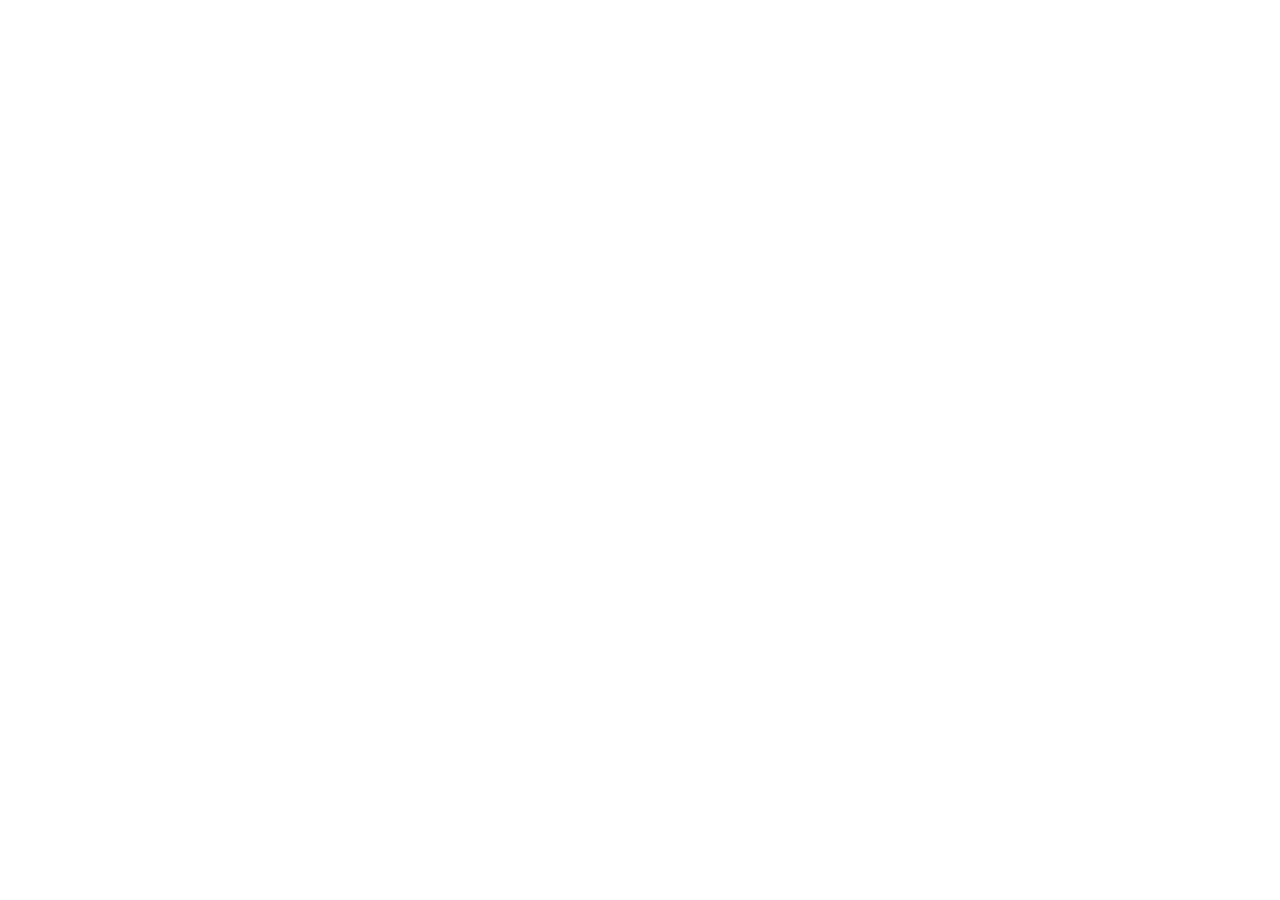
==== index.html @ 1afb5d6c "Premier commit de mes fichiers de code" ====
<!DOCTYPE html>
<html lang="en">
<head>
    <meta charset="UTF-8">
    <meta name="viewport" content="width=device-width, initial-scale=1.0">
    <title>AfriSummit</title>
    <link rel="stylesheet" href="style.css">
</head>
<body>

</body>
</html>
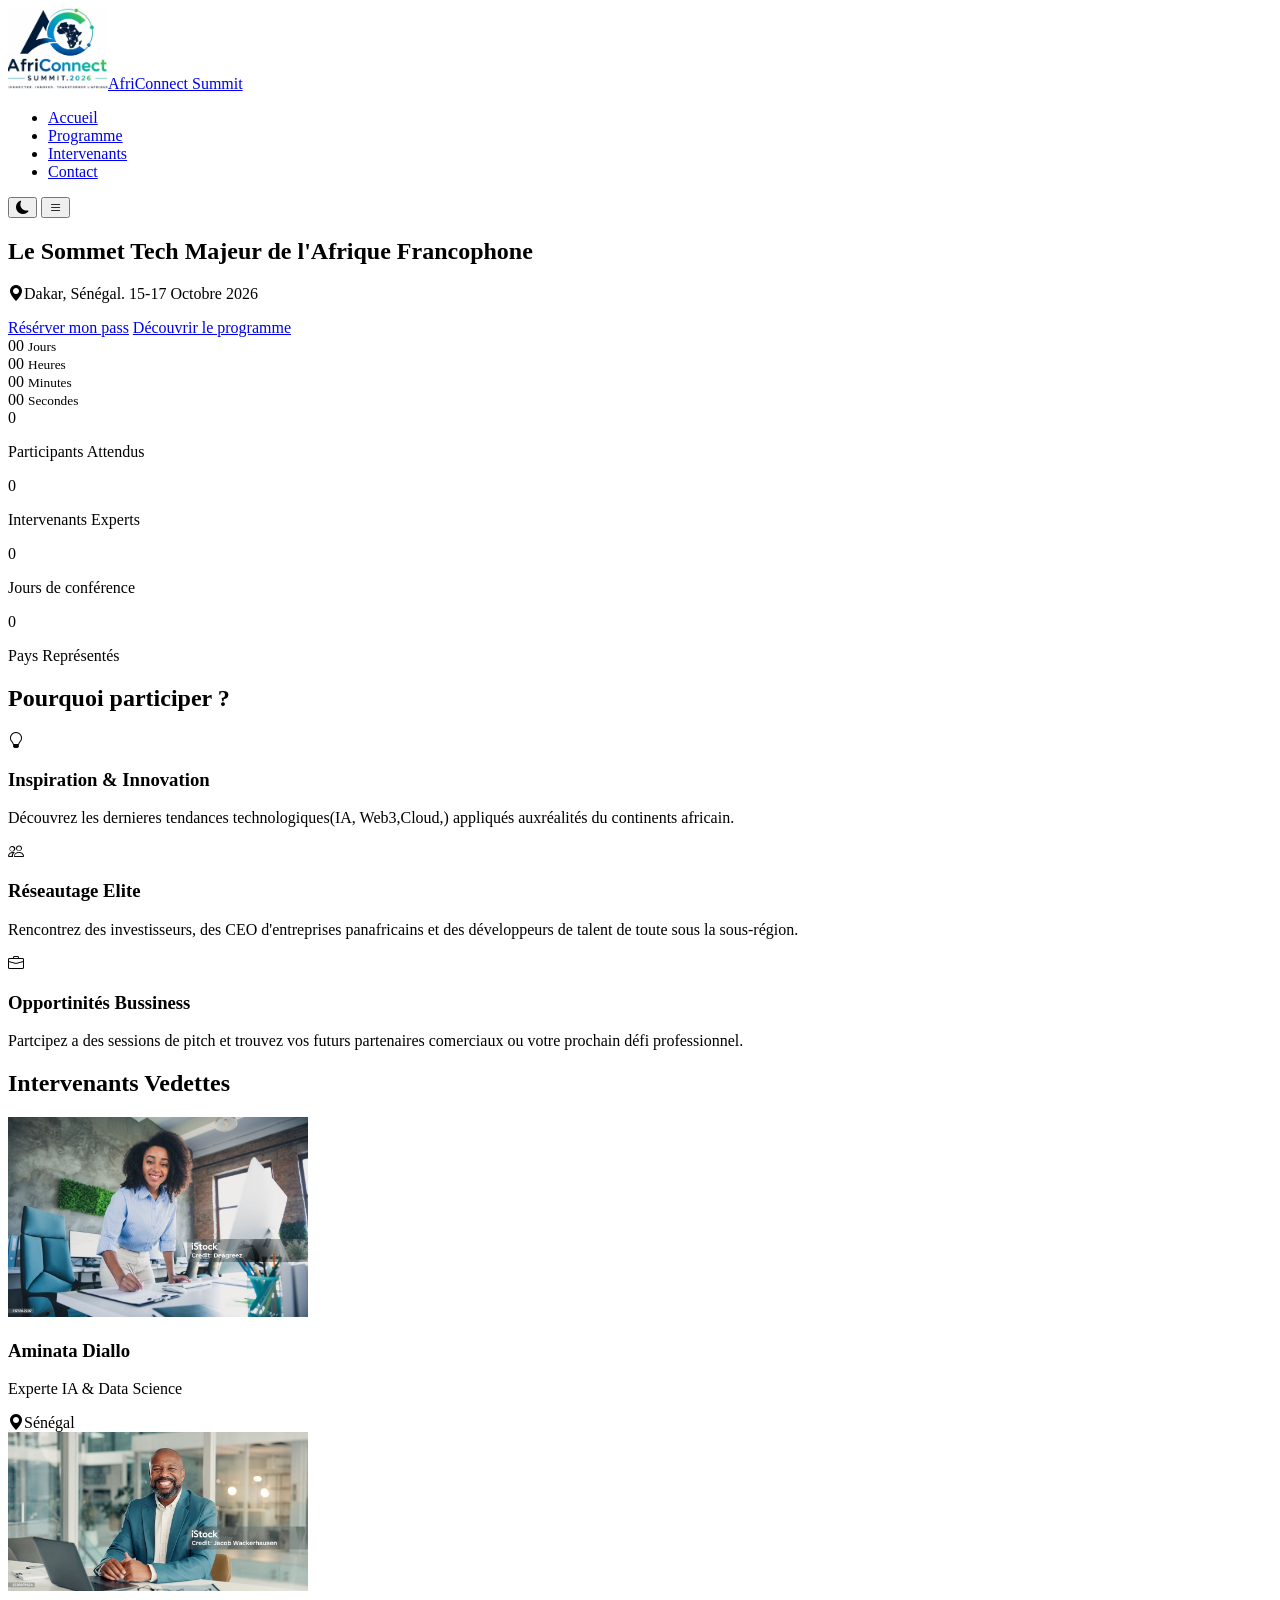
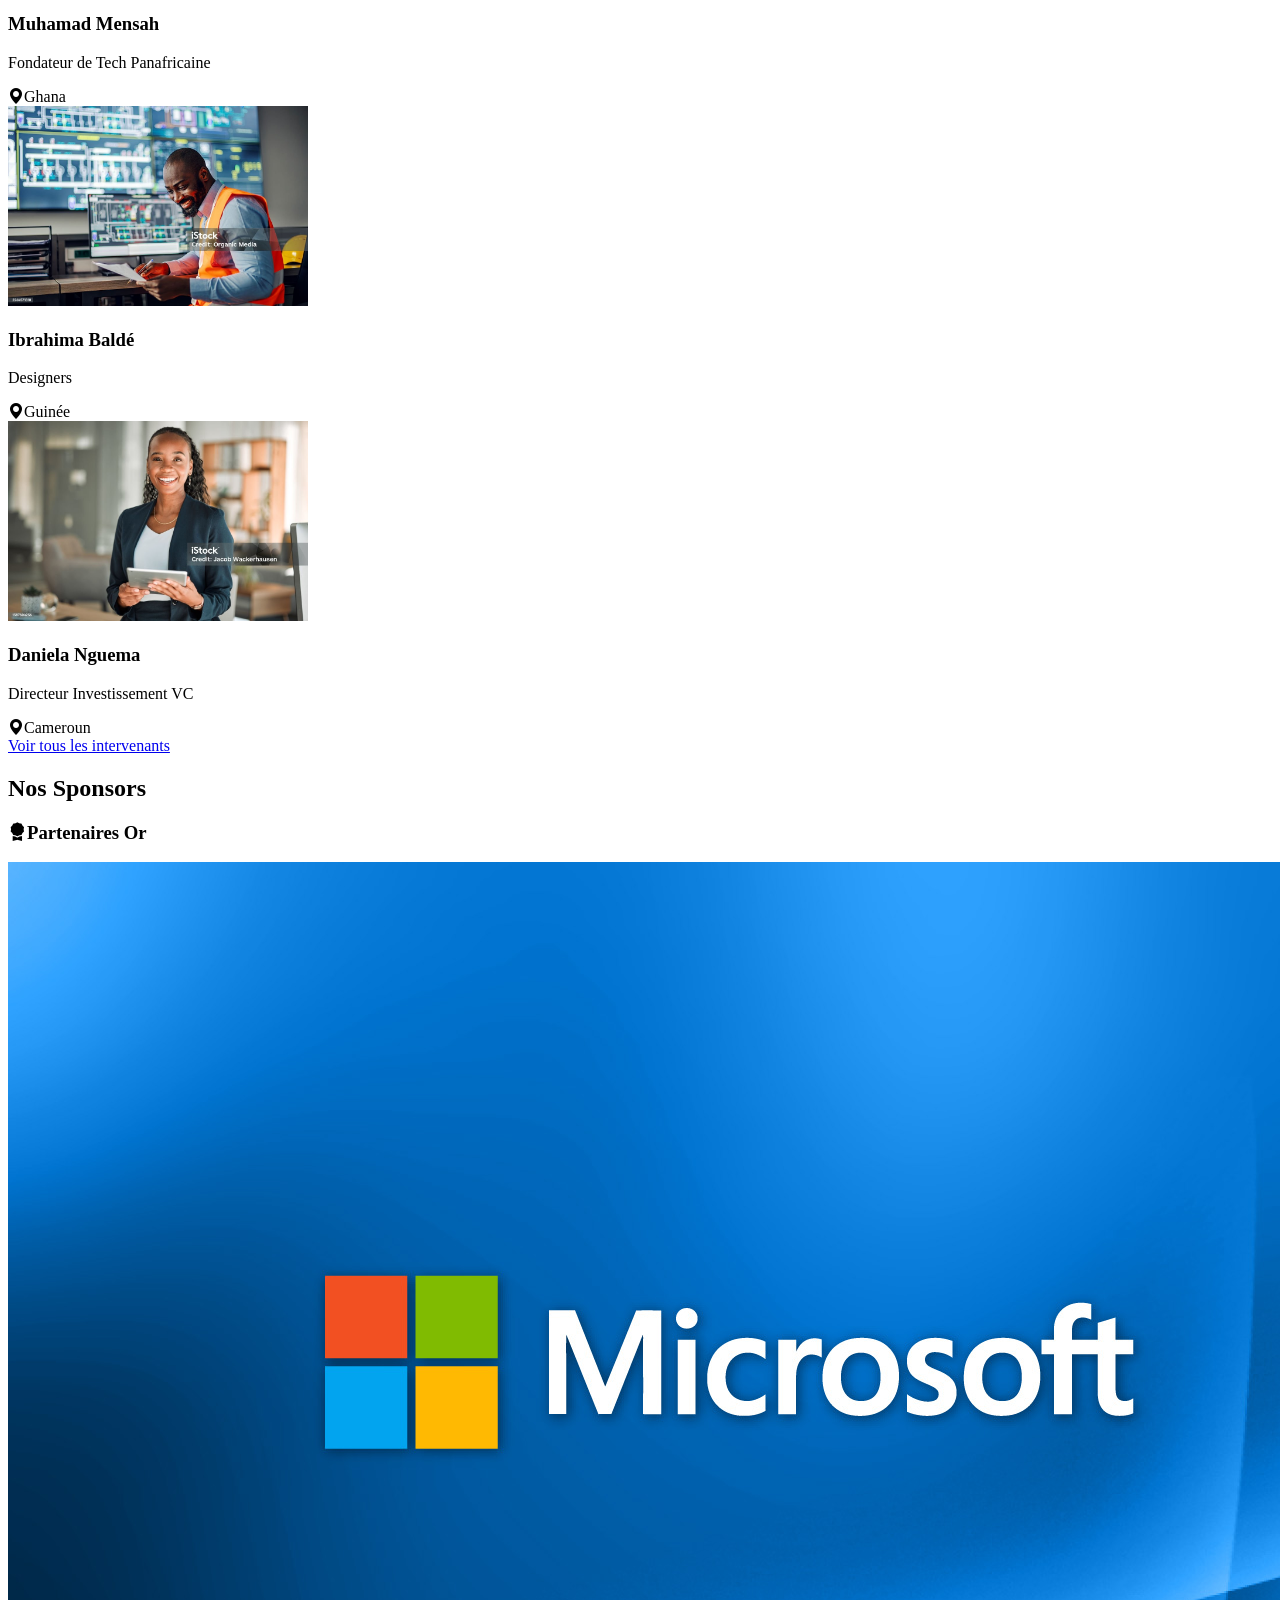
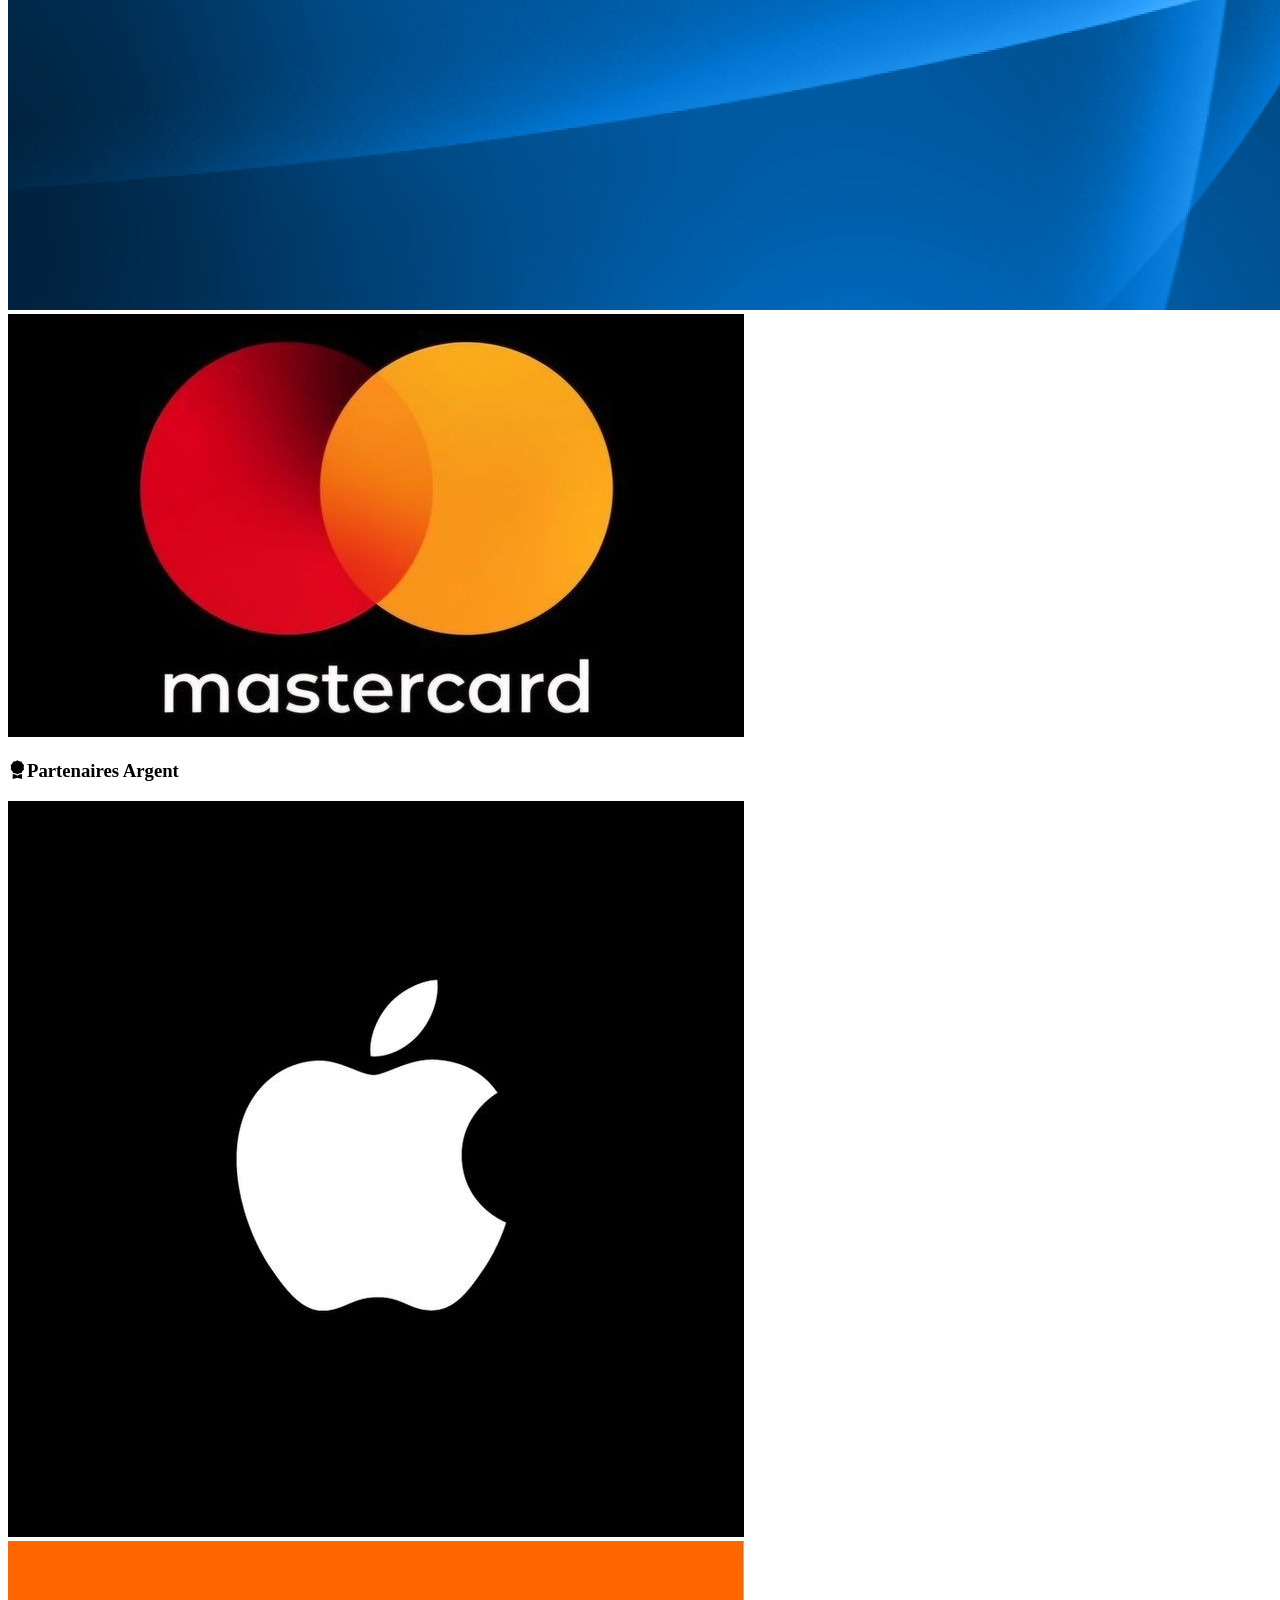
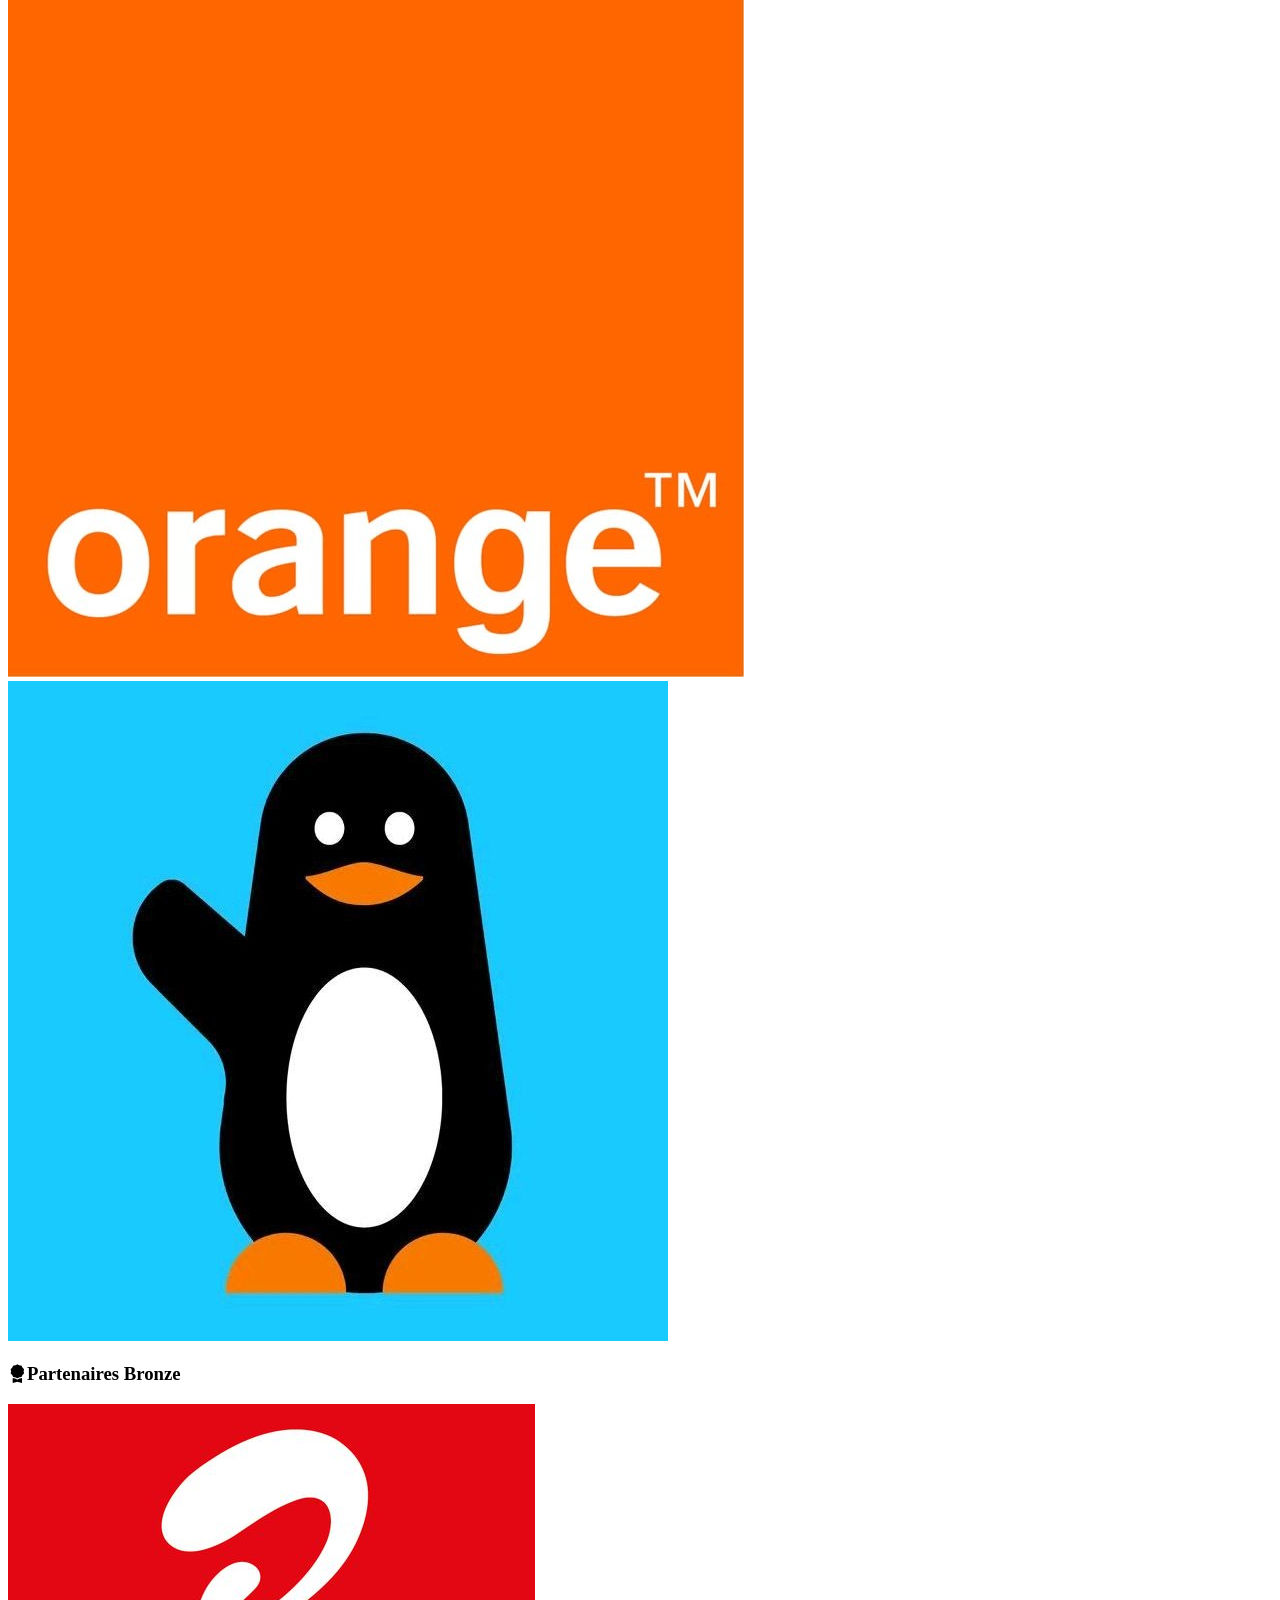
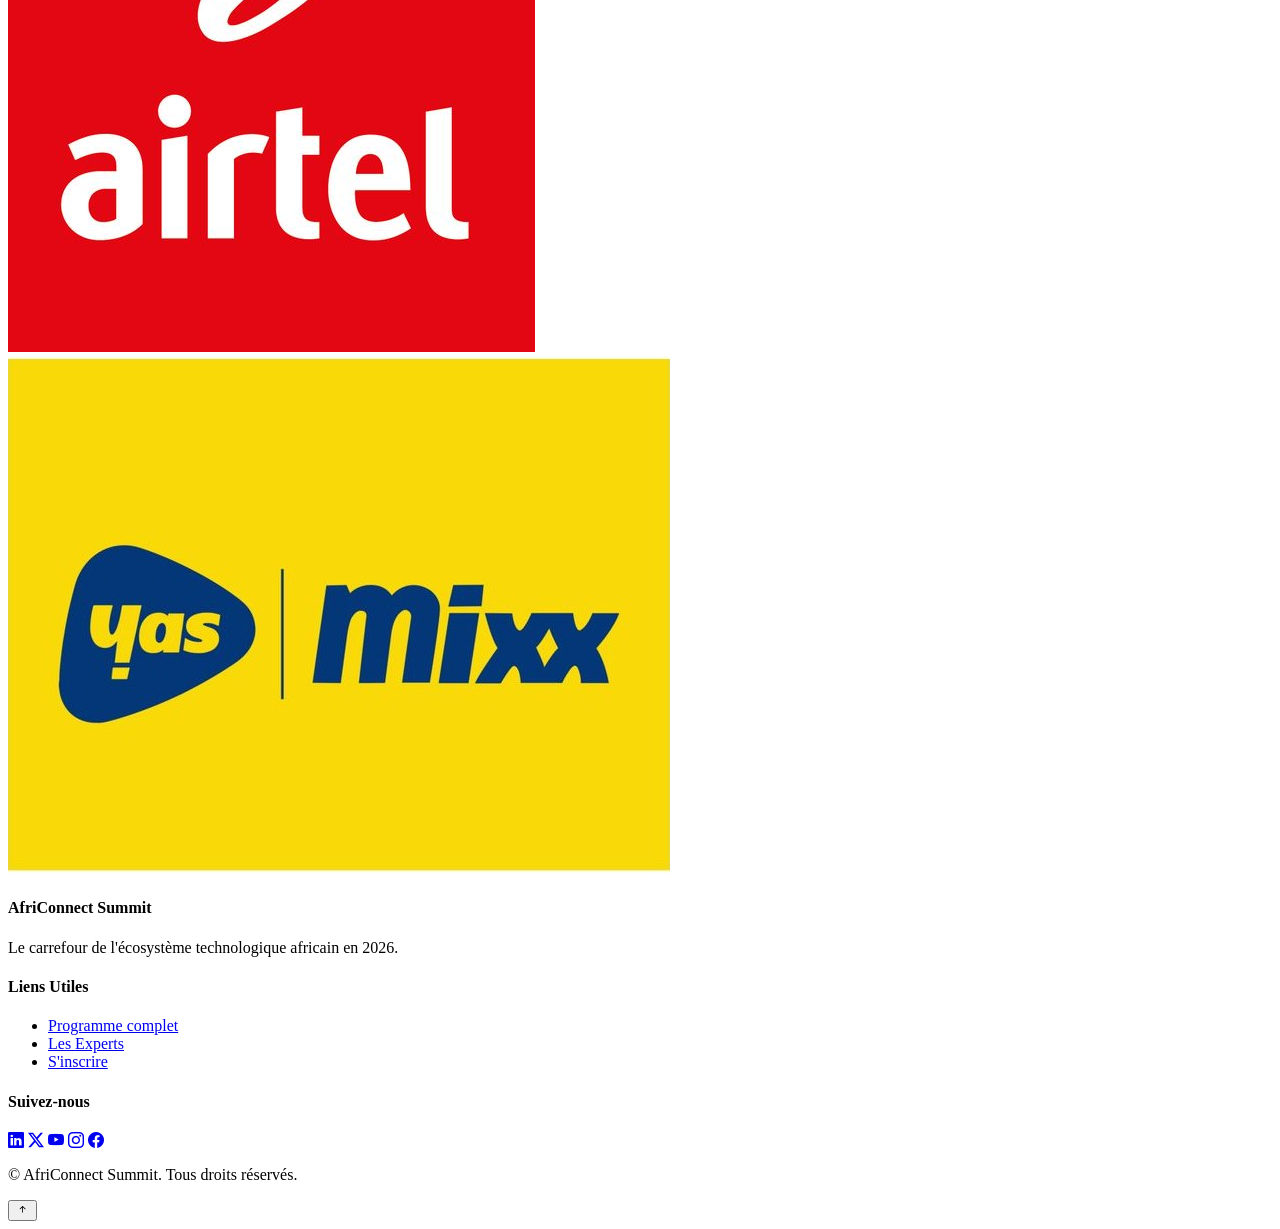
==== commit 2fd5e5c2: "structure HTML de tous les pages" ====
--- a/index.html
+++ b/index.html
@@ -4,9 +4,212 @@
     <meta charset="UTF-8">
     <meta name="viewport" content="width=device-width, initial-scale=1.0">
     <title>AfriSummit</title>
-    <link rel="stylesheet" href="style.css">
+    <link rel="preconnect" href="https://fonts.googleapis.com">
+    <link rel="preconnect" href="https://fonts.gstatic.com" crossorigin>
+    <link href="https://fonts.googleapis.com/css2?family=Inter:wght@400;500;600&family=Space+Grotesk:wght@500;700&display=swap" rel="stylesheet">
+    <link rel="stylesheet" href="https://cdn.jsdelivr.net/npm/bootstrap-icons@1.11.3/font/bootstrap-icons.min.css">
+    <link rel="stylesheet" href="css/style.css">
 </head>
 <body>
-
+    <!-- NAVBAR -->
+    <header class="main-header">
+        <nav class="navbar" aria-label="Navigation principale">
+            <div class="nav-logo">
+                <a href="index.html"><img src="images/logo1.jpeg" alt="AfriConnect Summit 2026" width="100px">AfriConnect Summit</a>
+            </div>
+                <ul class="nav-links" id="navlinks">
+                    <li><a href="index.html" class="active">Accueil</a></li>
+                    <li><a href="programme.html">Programme</a></li>
+                    <li><a href="intervenants.html">Intervenants</a></li>
+                    <li><a href="contact.html">Contact</a></li>
+                </ul>
+                <div class="nav-actions">
+                    <button id="themtoggle" class="btn-theme" aria-label="Changer de theme">
+                        <i class="bi bi-moon-fill"></i>
+                    </button>
+                    <button id="menuHamburger" class="btn-hamburger" aria-label="Ouvrir le menu" aria-expanded="false">
+                        <i class="bi bi-list"></i>
+                    </button>
+                </div>
+        </nav>
+    </header>
+    <!-- SECTION HERO -->
+    <main>
+        <section class="hero-section">
+            <div class="hero-content">
+                <h1 class="fade-in-target">Le Sommet Tech Majeur de l'Afrique Francophone</h1>
+                <p class="hero-subtitle"><i class="bi bi-geo-alt-fill"></i>Dakar, Sénégal. 15-17 Octobre 2026</p>
+                <div class="hero-cta">
+                    <a href="contact.html" class="btn btn-primary">Résérver mon pass</a>
+                    <a href="programme.html" class="btn btn-secondary">Découvrir le programme</a>
+                </div>
+            </div>
+
+            <div class="countdown-container">
+                <div class="countdown-item">
+                    <span id="days">00</span>
+                    <small>Jours</small>
+                </div>
+                <div class="countdown-item">
+                    <span id="hours">00</span>
+                    <small>Heures</small>
+                </div>
+                <div class="countdown-item">
+                    <span id="minutes">00</span>
+                    <small>Minutes</small>
+                </div>
+                <div class="countdown-item">
+                    <span id="secondes">00</span>
+                    <small>Secondes</small>
+                </div>
+            </div>
+        </section>
+<!-- Chiffres Clés -->
+        <section class="stats-section scroll-anim">
+            <div class="stats-grid">
+                <div class="stat-card">
+                    <span class="stat-number" data-target="+1200">0</span>
+                    <P class="stat-label">Participants Attendus</P>
+                </div>
+                <div class="stat-card">
+                    <span class="stat-number" data-target=" 48">0</span>
+                    <P class="stat-label">Intervenants Experts</P>
+                </div>
+                <div class="stat-card">
+                    <span class="stat-number" data-target="3">0</span>
+                    <P class="stat-label">Jours de conférence</P>
+                </div>
+                <div class="stat-card">
+                    <span class="stat-number" data-target="12">0</span>
+                    <P class="stat-label">Pays Représentés</P>
+                </div>
+            </div>
+        </section>
+        <!-- SECTION « POURQUOI PARTICIPER » -->
+         <section class="why-section scroll-anim">
+            <h2 class="section-title">Pourquoi participer ?</h2>
+            <div class="features-flex">
+                <div class="feature-card">
+                    <i class="bi bi-lightbulb"></i>
+                    <h3>Inspiration & Innovation</h3>
+                    <p>Découvrez les dernieres tendances technologiques(IA, Web3,Cloud,) appliqués auxréalités du continents africain. </p>
+                </div>
+                 <div class="feature-card">
+                    <i class="bi bi-people"></i>
+                    <h3>Réseautage Elite</h3>
+                    <p>Rencontrez des investisseurs, des CEO d'entreprises panafricains et des développeurs de talent de toute sous la sous-région. </p>
+                </div>
+                 <div class="feature-card">
+                    <i class="bi bi-briefcase"></i>
+                    <h3>Opportinités Bussiness</h3>
+                    <p>Partcipez a des sessions de pitch et trouvez vos futurs partenaires comerciaux ou votre prochain défi professionnel. </p>
+            </div>
+         </section>
+         <!-- SECTION INTERVENANTS VEDETTES -->
+          <section class="speakers-prewiew-section scroll-anim" col-4>
+            <h2 class="section-title">Intervenants Vedettes</h2>
+            <div class="speakers-grid">
+                <article class="speaker-card">
+                    <div class="speaker-img">
+                        <img src="images/photo1.jpg" alt="photo de Aminata Diallo" width="300px">
+                    </div>
+                    <h3>Aminata Diallo</h3>
+                    <p class="speaker-role">Experte IA & Data Science</p>
+                    <span class="speaker-country"><i class="bi bi-geo-alt-fill"></i>Sénégal</span>
+                </article>
+                <article class="speaker-card">
+                    <div class="speaker-img">
+                        <img src="images/photo2.jpg" alt="Photo de Muhamad Mensah" width="300px">
+                    </div>
+                    <h3>Muhamad Mensah</h3>
+                    <p class="speaker-role">Fondateur de Tech Panafricaine</p>
+                    <span class="speaker-country"><i class="bi bi-geo-alt-fill"></i>Ghana</span>
+                </article>
+                <article class="speaker-card">
+                    <div class="speaker-img">
+                        <img src="images/photo3.jpg" alt="Photo de Ibrahima Baldé" width="300px">
+                    </div>
+                    <h3>Ibrahima Baldé</h3>
+                    <p class="speaker-role">Designers</p>
+                    <span class="speaker-country"><i class="bi bi-geo-alt-fill"></i>Guinée</span>
+                </article>
+                <article class="speaker-card">
+                    <div class="speaker-img">
+                        <img src="images/photo4.jpg" alt="Photo de Daniela Nguema" width="300px">
+                    </div>
+                    <h3>Daniela Nguema</h3>
+                    <p class="speaker-role">Directeur Investissement VC</p>
+                    <span class="speaker-country"><i class="bi bi-geo-alt-fill"></i>Cameroun</span>
+                </article>
+            </div>
+            <div class="center-btn">
+                <a href="intervenants.html" class="btn btn-outline">Voir tous les intervenants</a>
+            </div>
+          </section>
+          <!-- SECTION SPONSORS -->
+          <section class="sponsors-section scroll-anim">
+            <h2 class="section-title">Nos Sponsors</h2>
+            
+            <div class="sponsors-category gold">
+                <h3><i class="bi bi-award-fill gold"></i>Partenaires Or</h3>
+                <div class="sponsors-flex">
+                    <div class="sponsor-logo"><img src="images/image1.png" alt="Photo de Sponsor Microsoft"></div>
+                    <div class="sponsor-logo"><img src="images/image2.jpg" alt="Photo de Sponsor Mastercard"></div>
+                </div>
+            </div>
+
+            <div class="sponsors-category silver">
+                <h3><i class="bi bi-award-fill silver"></i>Partenaires Argent</h3>
+                <div class="sponsors-flex">
+                    <div class="sponsor-logo"><img src="images/sponsor3.jpg" alt="Photo de Sponsor Apple"></div>
+                    <div class="sponsor-logo"><img src="images/sponsor4.jpg" alt="Photo de Sponsor Orange"></div>
+                    <div class="sponsor-logo"><img src="images/sponsor5.jpg" alt="Photo de Sponsor Wave"></div>
+                </div>
+            </div>
+
+            <div class="sponsors-category bronze">
+                <h3><i class="bi bi-award-fill bronze"></i>Partenaires Bronze</h3>
+                <div class="sponsors-flex">
+                    <div class="sponsor-logo"><img src="images/sponsor6.png" alt="Photo de Sponsor Airtel"></div>
+                    <div class="sponsor-logo"><img src="images/sponsor7.jpg" alt="Photo de Sponsor Mix by yass"></div>
+                </div>
+            </div>
+        </section>
+    </main>
+     <footer class="main-footer">
+        <div class="footer-container">
+            <div class="footer-col">
+                <h4>AfriConnect Summit</h4>
+                <p>Le carrefour de l'écosystème technologique africain en 2026.</p>
+            </div>
+            <div class="footer-col">
+                <h4>Liens Utiles</h4>
+                <ul>
+                    <li><a href="programme.html">Programme complet</a></li>
+                    <li><a href="intervenants.html">Les Experts</a></li>
+                    <li><a href="contact.html">S'inscrire</a></li>
+                </ul>
+            </div>
+            <div class="footer-col">
+                <h4>Suivez-nous</h4>
+                <div class="social-links">
+                    <a href="#" aria-label="LinkedIn"><i class="bi bi-linkedin"></i></a>
+                    <a href="#" aria-label="X (Twitter)"><i class="bi bi-twitter-x"></i></a>
+                    <a href="#" aria-label="YouTube"><i class="bi bi-youtube"></i></a>
+                    <a href="#" aria-label="instagram"><i class="bi bi-instagram"></i></a>
+                    <a href="#" aria-label="facebook"><i class="bi bi-facebook"></i></a>
+                </div>
+            </div>
+        </div>
+        
+        <div class="footer-bottom">
+            <p>&copy; <span id="currentYear"></span> AfriConnect Summit. Tous droits réservés.</p>
+            <button id="backToTop" class="btn-back-to-top" aria-label="Retour en haut de page">
+                <i class="bi bi-arrow-up-short"></i>
+            </button>
+        </div>
+    </footer>
+
+    <script src="js/main.js"></script>
 </body>
 </html>
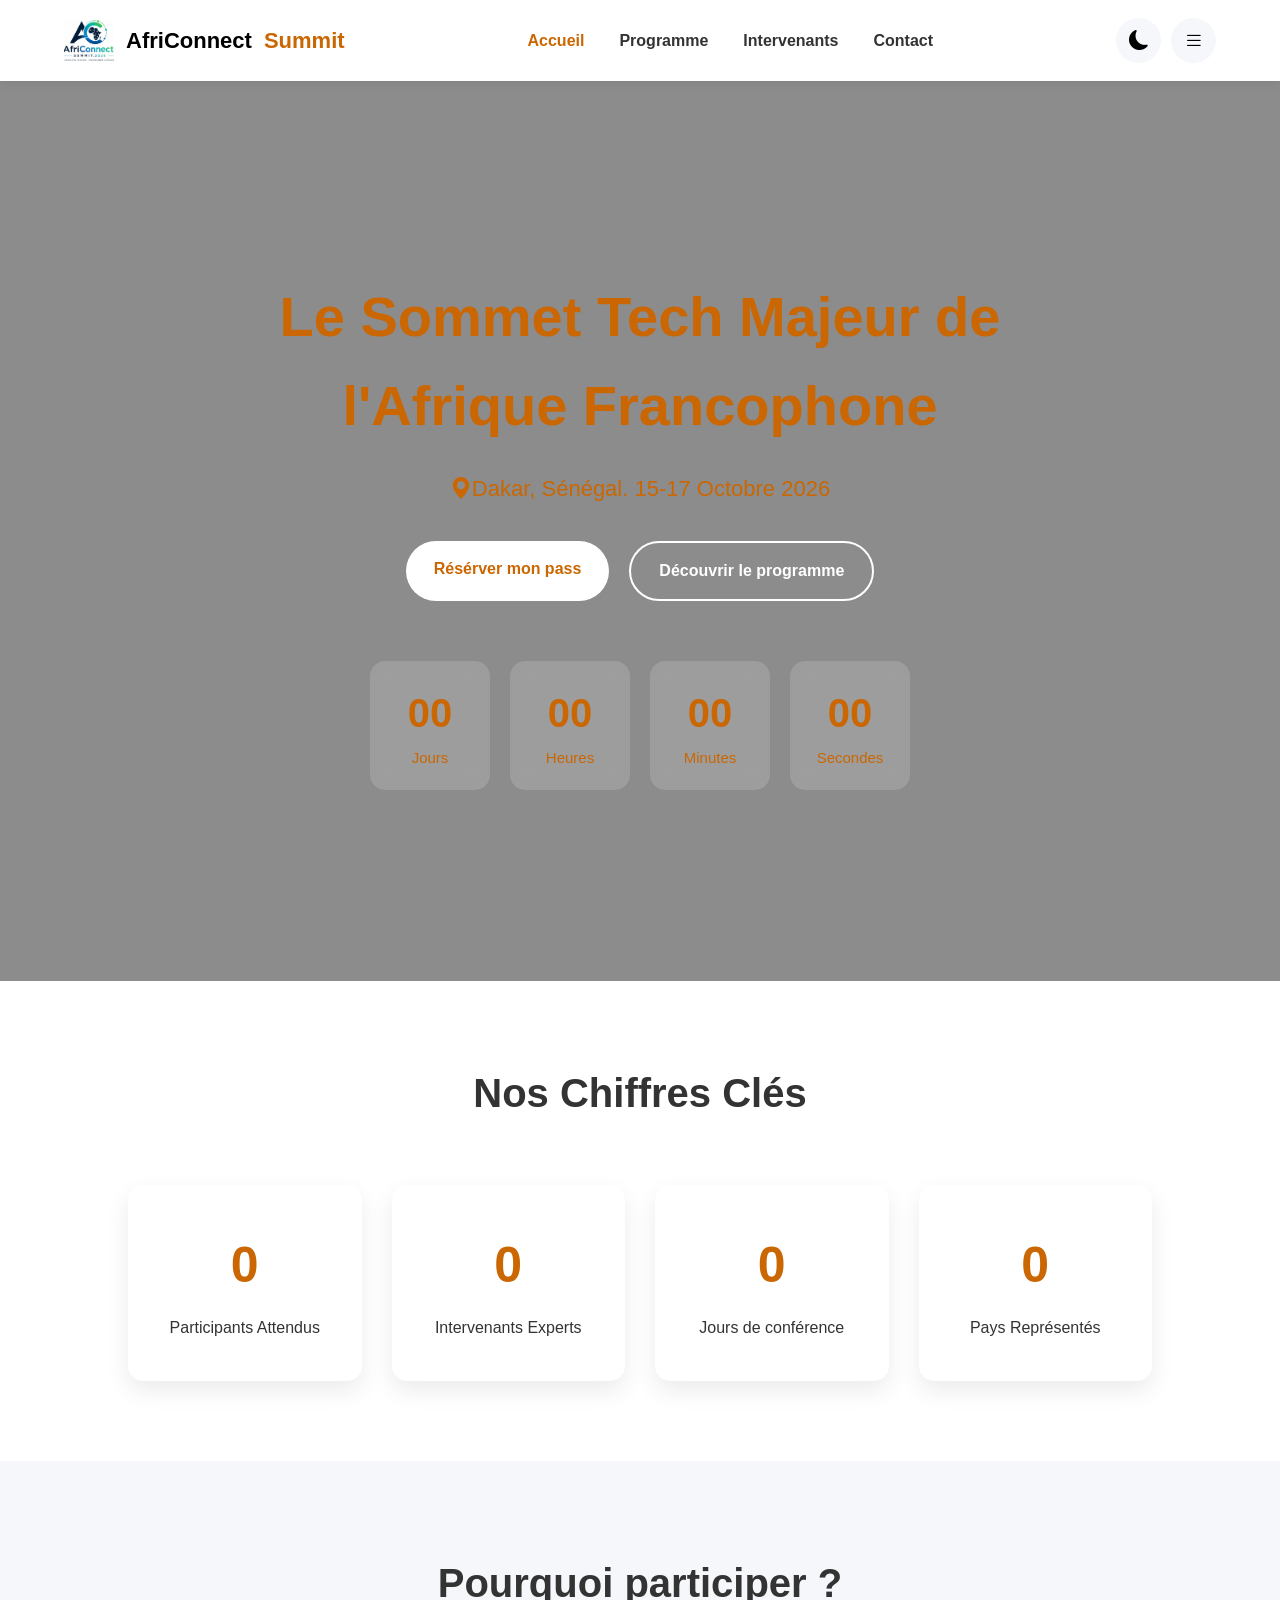
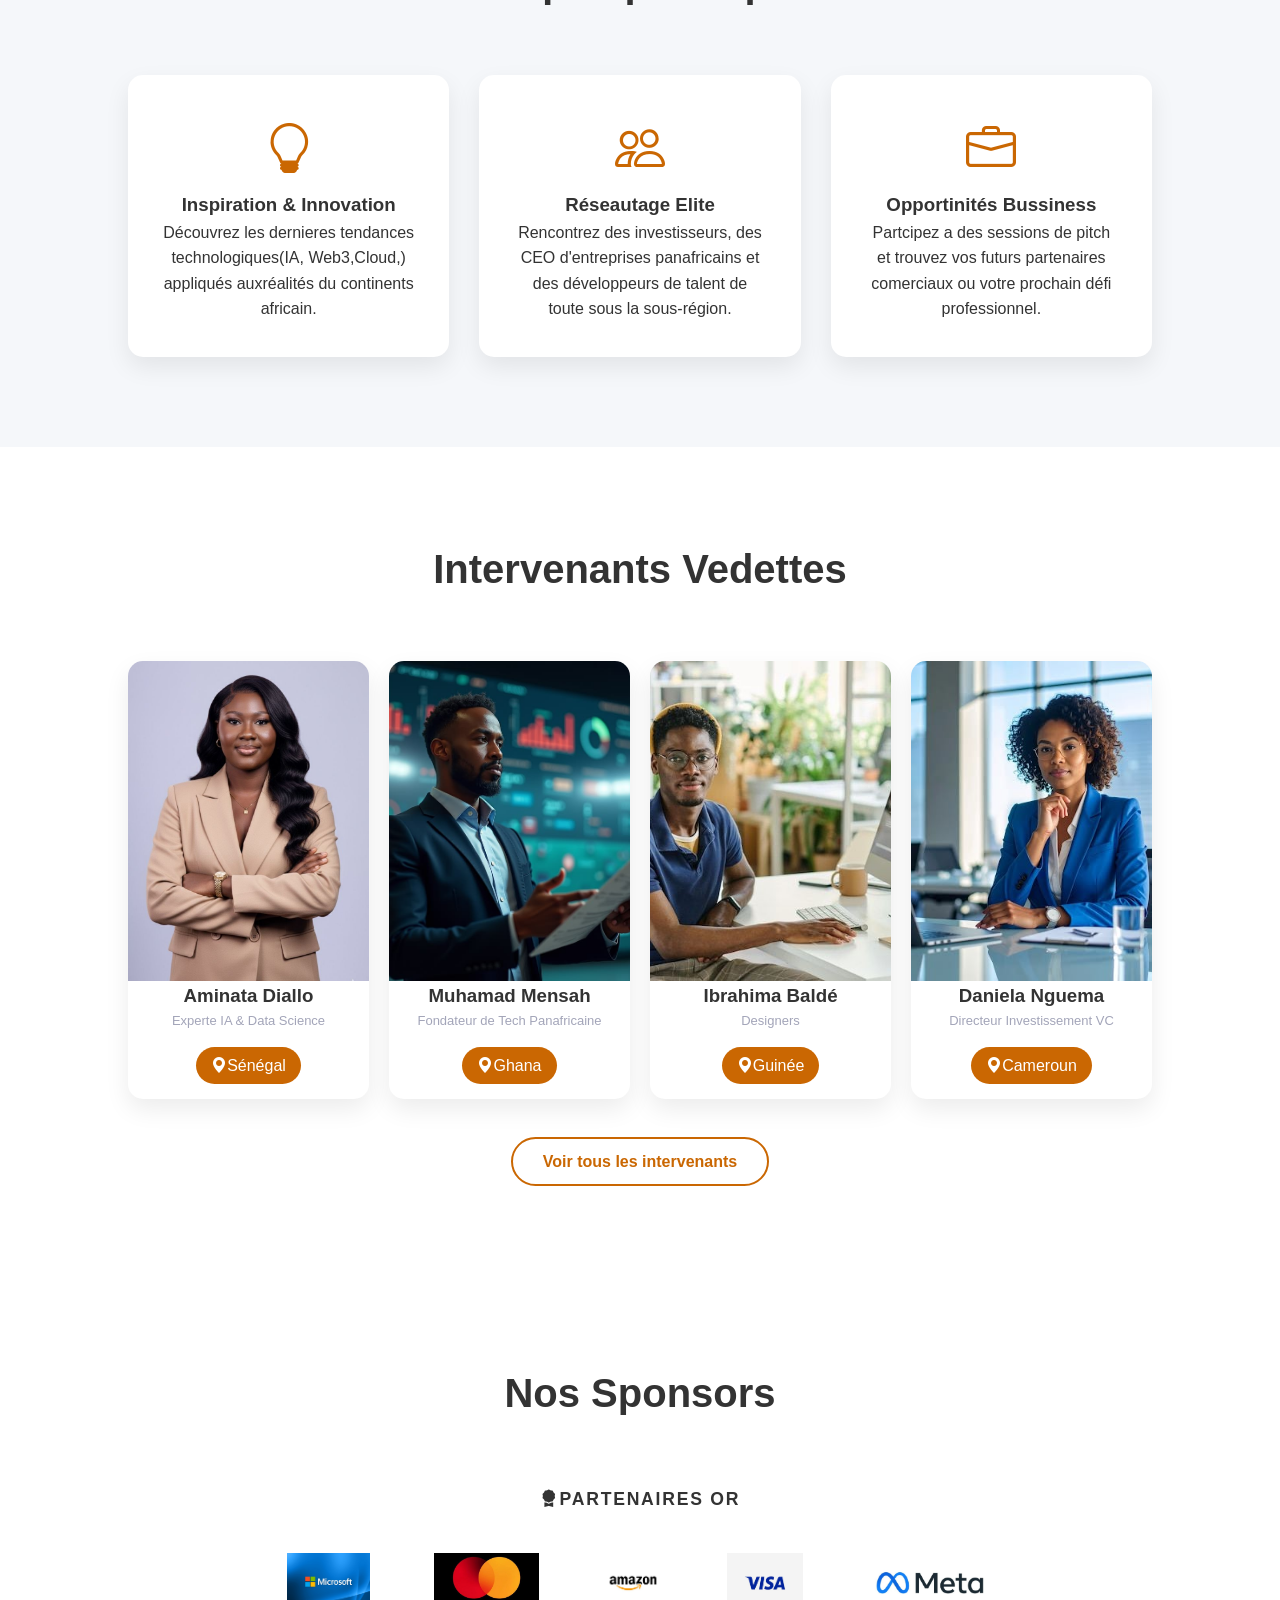
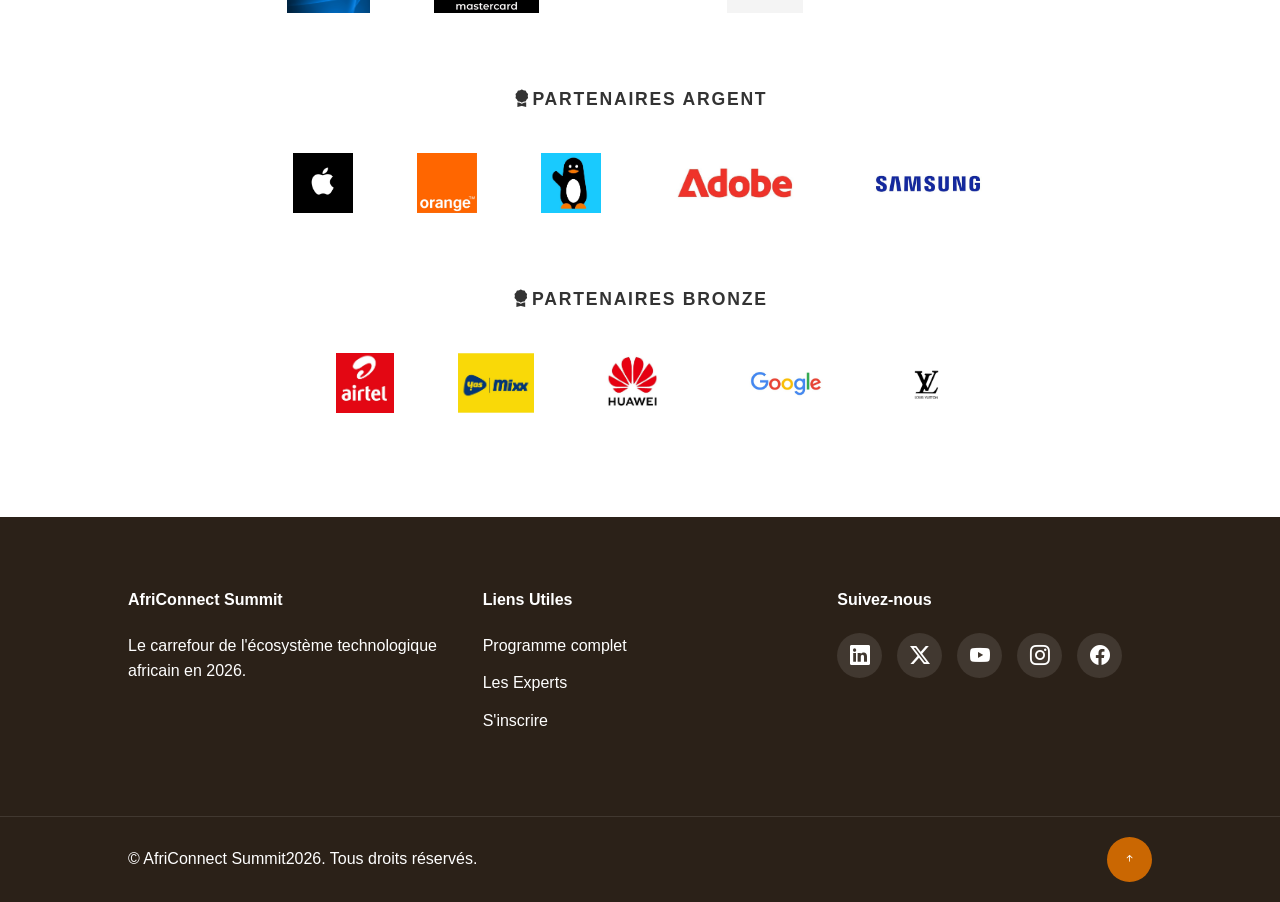
==== commit 014409e9: "mise en css de tous les pages HTML et des couleurs" ====
--- a/index.html
+++ b/index.html
@@ -15,7 +15,7 @@
     <header class="main-header">
         <nav class="navbar" aria-label="Navigation principale">
             <div class="nav-logo">
-                <a href="index.html"><img src="images/logo1.jpeg" alt="AfriConnect Summit 2026" width="100px">AfriConnect Summit</a>
+                <a href="index.html"><img src="images/logo1.jpeg" alt="AfriConnect Summit 2026" width="50px">AfriConnect<span>Summit</span></a>
             </div>
                 <ul class="nav-links" id="navlinks">
                     <li><a href="index.html" class="active">Accueil</a></li>
@@ -36,6 +36,11 @@
     <!-- SECTION HERO -->
     <main>
         <section class="hero-section">
+            <!-- Video -->
+            <video class="hero-video" autoplay muted loop playsinline>
+                 <source src="videos/Video Project.mp4" type="video/mp4">
+           </video> 
+            
             <div class="hero-content">
                 <h1 class="fade-in-target">Le Sommet Tech Majeur de l'Afrique Francophone</h1>
                 <p class="hero-subtitle"><i class="bi bi-geo-alt-fill"></i>Dakar, Sénégal. 15-17 Octobre 2026</p>
@@ -66,6 +71,7 @@
         </section>
 <!-- Chiffres Clés -->
         <section class="stats-section scroll-anim">
+            <h2 class="section-title">Nos Chiffres Clés</h2>
             <div class="stats-grid">
                 <div class="stat-card">
                     <span class="stat-number" data-target="+1200">0</span>
@@ -111,7 +117,7 @@
             <div class="speakers-grid">
                 <article class="speaker-card">
                     <div class="speaker-img">
-                        <img src="images/photo1.jpg" alt="photo de Aminata Diallo" width="300px">
+                        <img src="images/profil1.jpg" alt="photo de Aminata Diallo" width="300px">
                     </div>
                     <h3>Aminata Diallo</h3>
                     <p class="speaker-role">Experte IA & Data Science</p>
@@ -119,7 +125,7 @@
                 </article>
                 <article class="speaker-card">
                     <div class="speaker-img">
-                        <img src="images/photo2.jpg" alt="Photo de Muhamad Mensah" width="300px">
+                        <img src="images/profil3.jpg" alt="Photo de Muhamad Mensah" width="300px">
                     </div>
                     <h3>Muhamad Mensah</h3>
                     <p class="speaker-role">Fondateur de Tech Panafricaine</p>
@@ -127,7 +133,7 @@
                 </article>
                 <article class="speaker-card">
                     <div class="speaker-img">
-                        <img src="images/photo3.jpg" alt="Photo de Ibrahima Baldé" width="300px">
+                        <img src="images/profil4.jpg" alt="Photo de Ibrahima Baldé" width="300px">
                     </div>
                     <h3>Ibrahima Baldé</h3>
                     <p class="speaker-role">Designers</p>
@@ -135,7 +141,7 @@
                 </article>
                 <article class="speaker-card">
                     <div class="speaker-img">
-                        <img src="images/photo4.jpg" alt="Photo de Daniela Nguema" width="300px">
+                        <img src="images/profil2.jpg" alt="Photo de Daniela Nguema" width="300px">
                     </div>
                     <h3>Daniela Nguema</h3>
                     <p class="speaker-role">Directeur Investissement VC</p>
@@ -155,6 +161,9 @@
                 <div class="sponsors-flex">
                     <div class="sponsor-logo"><img src="images/image1.png" alt="Photo de Sponsor Microsoft"></div>
                     <div class="sponsor-logo"><img src="images/image2.jpg" alt="Photo de Sponsor Mastercard"></div>
+                    <div class="sponsor-logo"><img src="images/sponsorGold1.jpg" alt="Photo de Sponsor Amazon"></div>
+                    <div class="sponsor-logo"><img src="images/sponsorGold.jpg" alt="Photo de Sponsor Visa"></div>
+                    <div class="sponsor-logo"><img src="images/sponsorGold2.jpg" alt="Photo de Sponsor Meta"></div>
                 </div>
             </div>
 
@@ -164,6 +173,9 @@
                     <div class="sponsor-logo"><img src="images/sponsor3.jpg" alt="Photo de Sponsor Apple"></div>
                     <div class="sponsor-logo"><img src="images/sponsor4.jpg" alt="Photo de Sponsor Orange"></div>
                     <div class="sponsor-logo"><img src="images/sponsor5.jpg" alt="Photo de Sponsor Wave"></div>
+                    <div class="sponsor-logo"><img src="images/sponsorBronze.jpg" alt="Photo de Sponsor Adobe"></div>
+                    <div class="sponsor-logo"><img src="images/sponsorBronze1.jpg" alt="Photo de Sponsor Samsung"></div>
+
                 </div>
             </div>
 
@@ -172,6 +184,9 @@
                 <div class="sponsors-flex">
                     <div class="sponsor-logo"><img src="images/sponsor6.png" alt="Photo de Sponsor Airtel"></div>
                     <div class="sponsor-logo"><img src="images/sponsor7.jpg" alt="Photo de Sponsor Mix by yass"></div>
+                    <div class="sponsor-logo"><img src="images/sponsorsSilver.jpg" alt="Photo de Sponsor Huawei"></div>
+                    <div class="sponsor-logo"><img src="images/sponsorSilver2.jpg" alt="Photo de Sponsor Wave"></div>
+                    <div class="sponsor-logo"><img src="images/sponsorSilver3.jpg" alt="Photo de Sponsor Wave"></div>
                 </div>
             </div>
         </section>
@@ -203,7 +218,7 @@
         </div>
         
         <div class="footer-bottom">
-            <p>&copy; <span id="currentYear"></span> AfriConnect Summit. Tous droits réservés.</p>
+            <p>&copy; <span id="currentYear"></span> AfriConnect Summit2026. Tous droits réservés.</p>
             <button id="backToTop" class="btn-back-to-top" aria-label="Retour en haut de page">
                 <i class="bi bi-arrow-up-short"></i>
             </button>
--- a/css/style.css
+++ b/css/style.css
@@ -0,0 +1,1189 @@
+/* ============================
+   RESET
+============================ */
+
+*{
+    margin:0;
+    padding:0;
+    box-sizing:border-box;
+}
+
+:root{
+    --primary:#ca6702;
+    --secondary:#2573eb;
+    --light:#ffffff;
+    --gray:#f5f7fa;
+    --text:#333;
+    --radius:15px;
+    --transition:.4s;
+    --shadow:0 10px 25px rgba(0,0,0,.08);
+}
+
+body{
+    font-family:'Inter',sans-serif;
+    background:#fff;
+    color:var(--text);
+    line-height:1.6;
+}
+
+h1,h2,h3,h4{
+    font-family:'Space Grotesk',sans-serif;
+}
+
+img{
+    max-width:100%;
+    display:block;
+}
+
+a{
+    text-decoration:none;
+}
+
+/* ============================
+   NAVBAR
+============================ */
+
+.main-header{
+    position:sticky;
+    top:0;
+    background:#fff;
+    box-shadow:0 2px 10px rgba(0,0,0,.08);
+    z-index:1000;
+}
+
+.navbar{
+    width:90%;
+    max-width:1200px;
+    margin:auto;
+    display:flex;
+    justify-content:space-between;
+    align-items:center;
+    padding:18px 0;
+}
+
+.nav-logo a{
+    display:flex;
+    align-items:center;
+    gap:12px;
+    color:#000;
+    font-weight:bold;
+    font-size:22px;
+}
+
+.nav-logo span{
+    color:var(--primary);
+}
+
+.nav-links{
+    display:flex;
+    list-style:none;
+    gap:35px;
+}
+
+.nav-links a{
+    color:#333;
+    font-weight:600;
+    transition:.3s;
+}
+
+.nav-links a:hover,
+.nav-links .active{
+    color:var(--primary);
+}
+
+.nav-actions{
+    display:flex;
+    gap:10px;
+}
+
+.btn-theme,
+.btn-hamburger{
+    width:45px;
+    height:45px;
+    border:none;
+    border-radius:50%;
+    background:var(--gray);
+    cursor:pointer;
+    font-size:20px;
+}
+
+/* ============================
+   HERO
+============================ */
+
+.hero-section{
+    position: relative;
+    min-height: 100vh;
+    display: flex;
+    flex-direction: column;
+    justify-content: center;
+    align-items: center;
+    text-align: center;
+    padding: 80px 20px;
+    overflow: hidden;
+    color: #ca6702;
+}
+.hero-video{
+    position: absolute;
+    top: 0;
+    left: 0;
+    width: 100%;
+    height: 100%;
+    object-fit: cover;
+    z-index: -2;
+}
+
+.hero-section::before{
+    content: "";
+    position: absolute;
+    inset: 0;
+    background: rgba(0,0,0,0.45);
+    z-index: -1;
+}
+
+.hero-content,
+.countdown-container{
+    position: relative;
+    z-index: 1;
+}
+
+.hero-content{
+    max-width:800px;
+}
+
+.hero-content h1{
+    font-size:3.5rem;
+    margin-bottom:20px;
+}
+
+.hero-subtitle{
+    font-size:22px;
+    margin-bottom:35px;
+}
+
+.hero-cta{
+    display:flex;
+    gap:20px;
+    justify-content:center;
+    flex-wrap:wrap;
+}
+
+/* Boutons */
+
+.btn{
+    padding:15px 28px;
+    border-radius:50px;
+    font-weight:600;
+    transition:.4s;
+}
+
+.btn-primary{
+    background:#fff;
+    color:var(--primary);
+}
+
+.btn-primary:hover{
+    transform:translateY(-5px);
+}
+
+.btn-secondary{
+    border:2px solid #fff;
+    color:#fff;
+}
+
+.btn-secondary:hover{
+    background:#fff;
+    color:var(--primary);
+}
+
+.btn-outline{
+    border:2px solid var(--primary);
+    color:var(--primary);
+    padding:14px 30px;
+    border-radius:40px;
+}
+
+.btn-outline:hover{
+    background:var(--primary);
+    color:#fff;
+}
+
+/* ============================
+   COMPTE A REBOURS
+============================ */
+
+.countdown-container{
+    display:flex;
+    gap:20px;
+    margin-top:60px;
+    flex-wrap:wrap;
+    justify-content:center;
+}
+
+.countdown-item{
+    background:rgba(255,255,255,.15);
+    backdrop-filter:blur(8px);
+    padding:20px;
+    border-radius:15px;
+    width:120px;
+}
+
+.countdown-item span{
+    display:block;
+    font-size:40px;
+    font-weight:bold;
+}
+
+.countdown-item small{
+    font-size:15px;
+}
+
+/* ============================
+   CHIFFRES
+============================ */
+
+.stats-section{
+    padding:80px 10%;
+}
+
+.stats-grid{
+    display:grid;
+    grid-template-columns:repeat(4,1fr);
+    gap:30px;
+}
+
+.stat-card{
+    background:#fff;
+    text-align:center;
+    padding:40px;
+    border-radius:var(--radius);
+    box-shadow:var(--shadow);
+}
+
+.stat-number{
+    display:block;
+    font-size:50px;
+    color:var(--primary);
+    font-weight:bold;
+}
+
+.stat-label{
+    margin-top:10px;
+}
+
+/* ============================
+   TITRES
+============================ */
+
+.section-title{
+    text-align:center;
+    font-size:40px;
+    margin-bottom:60px;
+}
+
+/* ============================
+   POURQUOI PARTICIPER
+============================ */
+
+.why-section{
+    background:var(--gray);
+    padding:90px 10%;
+}
+
+.features-flex{
+    display:flex;
+    gap:30px;
+    flex-wrap:wrap;
+    justify-content:center;
+}
+
+.feature-card{
+    flex:1 1 300px;
+    background:#fff;
+    padding:35px;
+    text-align:center;
+    border-radius:var(--radius);
+    box-shadow:var(--shadow);
+    transition:.4s;
+}
+
+.feature-card:hover{
+    transform:translateY(-10px);
+}
+
+.feature-card i{
+    font-size:50px;
+    color:var(--primary);
+    margin-bottom:20px;
+}
+
+/* ============================
+   INTERVENANTS
+============================ */
+
+.speakers-prewiew-section{
+    padding:90px 10%;
+}
+
+.speakers-grid{
+    display:grid;
+    grid-template-columns:repeat(4,1fr);
+    gap:20px;
+}
+
+.speaker-card{
+    background:#fff;
+    border-radius:var(--radius);
+    overflow:hidden;
+    text-align:center;
+    box-shadow:var(--shadow);
+    transition:.4s;
+}
+
+.speaker-card:hover{
+    transform:translateY(-10px);
+}
+
+.speaker-img img{
+    width:100%;
+    height:320px;
+    object-fit:cover;
+}
+
+.speaker-role{
+    color:var(--primary);
+    font-weight:600;
+}
+
+.speaker-country{
+    display:inline-block;
+    margin:15px 0;
+    background:var(--primary);
+    color:#fff;
+    padding:6px 15px;
+    border-radius:30px;
+}
+
+.center-btn{
+    margin-top:50px;
+    text-align:center;
+}
+
+
+ /* ==========================================================================
+   8. SECTION SPONSORS (Centré & Pro - Style Web Summit)
+   ========================================================================== */
+.sponsors-section {
+    max-width: 1200px;
+    margin: 6rem auto;
+    padding: 0 var(--spacing-md);
+    text-align: center;
+}
+
+.sponsors-category {
+    margin-bottom: 4rem;
+    width: 100%;
+}
+
+.sponsors-category h3 {
+    font-size: 1.1rem;
+    color: var(--text-secondary);
+    text-transform: uppercase;
+    letter-spacing: 0.1em;
+    margin-bottom: 2rem;
+    font-weight: 600;
+    text-align: center; /* Force le titre à rester bien centré */
+    width: 100%;
+}
+
+/* Alignement centré de tous les logos de la catégorie */
+.sponsors-flex {
+    display: flex;
+    justify-content: center;
+    align-items: center;
+    flex-wrap: wrap;
+    gap: 3rem;
+    margin: 0 auto;
+}
+
+/* Enlève les carrés/fonds colorés autour des logos */
+.sponsor-logo {
+    background: transparent !important;
+    border: none !important;
+    box-shadow: none !important;
+    border-top: none !important; /* Supprime la bordure supérieure de couleur */
+    display: flex;
+    align-items: center;
+    justify-content: center;
+    padding: 0.5rem;
+    transition: var(--transition-smooth);
+}
+
+.sponsor-logo:hover {
+    transform: translateY(-3px) scale(1.05);
+}
+
+/* Dimensionnement propre et uniforme des images de logos */
+.sponsor-logo img {
+    max-width: 150px;
+    max-height: 60px;
+    width: auto;
+    height: auto;
+    object-fit: contain;
+    filter: none;
+}
+
+/* Reset des tailles explicites pour garder l'alignement centré parfait */
+.gold .sponsor-logo, 
+.silver .sponsor-logo, 
+.bronze .sponsor-logo {
+    width: auto;
+    height: auto;
+}
+
+/* Responsive pour mobile */
+@media (max-width: 600px) {
+    .sponsors-flex {
+        gap: 1.5rem;
+    }
+    
+    .sponsor-logo img {
+        max-width: 110px;
+        max-height: 45px;
+    }
+}
+/* ============================
+   FOOTER
+============================ */
+
+.main-footer{
+    background:#2b2118;
+    color:#fff;
+}
+
+.footer-container{
+    display:grid;
+    grid-template-columns:repeat(auto-fit,minmax(250px,1fr));
+    gap:40px;
+    padding:70px 10%;
+}
+
+.footer-col h4{
+    margin-bottom:20px;
+}
+
+.footer-col ul{
+    list-style:none;
+}
+
+.footer-col li{
+    margin-bottom:12px;
+}
+
+.footer-col a{
+    color:#fff;
+}
+
+.social-links{
+    display:flex;
+    gap:15px;
+}
+
+.social-links a{
+    width:45px;
+    height:45px;
+    display:flex;
+    justify-content:center;
+    align-items:center;
+    border-radius:50%;
+    background:rgba(255,255,255,.1);
+    color:#fff;
+    font-size:20px;
+    transition:.3s;
+}
+
+.social-links a:hover{
+    background:var(--primary);
+}
+
+.footer-bottom{
+    border-top:1px solid rgba(255,255,255,.1);
+    display:flex;
+    justify-content:space-between;
+    align-items:center;
+    padding:20px 10%;
+}
+
+.btn-back-to-top{
+    width:45px;
+    height:45px;
+    border:none;
+    border-radius:50%;
+    background:var(--primary);
+    color:#fff;
+    cursor:pointer;
+}
+
+/* ============================
+   RESPONSIVE
+============================ */
+
+@media(max-width:900px){
+
+.nav-links{
+    display:none;
+}
+
+.hero-content h1{
+    font-size:2.5rem;
+}
+
+.hero-cta{
+    flex-direction:column;
+}
+
+.countdown-item{
+    width:90px;
+}
+
+.section-title{
+    font-size:30px;
+}
+
+.footer-bottom{
+    flex-direction:column;
+    gap:20px;
+}
+
+}
+/* css programme.html */
+/* ===========================
+   HERO INTERNE
+=========================== */
+
+.internal-hero{
+    background: linear-gradient(135deg,#2563eb,#eb5e28);
+    color:#fff;
+    text-align:center;
+    padding:80px 20px;
+}
+
+.internal-hero h1{
+    font-size:3rem;
+    margin-bottom:15px;
+}
+
+.breadcrumb{
+    display:flex;
+    justify-content:center;
+    align-items:center;
+    gap:10px;
+    font-size:18px;
+}
+
+.breadcrumb a{
+    color:#fff;
+    text-decoration:none;
+}
+
+.breadcrumb i{
+    font-size:14px;
+}
+
+.breadcrumb span{
+    font-weight:bold;
+}
+
+/* ===========================
+   PROGRAMME
+=========================== */
+
+.schedule-section{
+    padding:80px 8%;
+    background:#fff;
+}
+
+.tabs-container{
+    display:flex;
+    justify-content:center;
+    gap:20px;
+    flex-wrap:wrap;
+    margin-bottom:40px;
+}
+
+.tab-btn{
+    padding:15px 30px;
+    border:none;
+    border-radius:40px;
+    background:#fff;
+    cursor:pointer;
+    font-size:16px;
+    font-weight:600;
+    transition:.3s;
+}
+
+.tab-btn:hover,
+.tab-btn.active{
+    background:#fb8500;
+    color:#fff;
+}
+
+.tab-panel{
+    display:none;
+}
+
+.tab-panel.active{
+    display:block;
+}
+
+.table-responsive{
+    overflow-x:auto;
+}
+
+.schedule-table{
+    width:100%;
+    border-collapse:collapse;
+    background:#fff;
+    border-radius:15px;
+    overflow:hidden;
+    box-shadow:0 10px 25px rgba(0,0,0,.08);
+}
+
+.schedule-table thead{
+    background:#fb8500;
+    color:#fff;
+}
+
+.schedule-table th,
+.schedule-table td{
+    padding:18px;
+    text-align:left;
+}
+
+.schedule-table tbody tr:nth-child(even){
+    background:#f8fafc;
+}
+
+.schedule-table tbody tr:hover{
+    background:#eef4ff;
+}
+
+.time{
+    font-weight:bold;
+    color:#2563eb;
+}
+
+.session-title{
+    font-weight:600;
+}
+
+/* ===========================
+   THÉMATIQUES
+=========================== */
+
+.themes-section{
+    padding:80px 8%;
+}
+
+.themes-grid{
+    display:grid;
+    grid-template-columns:repeat(4,1fr);
+    gap:20px;
+    margin-top:50px;
+}
+
+.theme-box{
+    background:#136f63;
+    padding:35px;
+    text-align:center;
+    border-radius:15px;
+    box-shadow:0 10px 25px rgba(0,0,0,.08);
+    transition:.3s;
+}
+
+.theme-box:hover{
+    transform:translateY(-8px);
+}
+
+.theme-box i{
+    font-size:50px;
+    color:#ff6700;
+    margin-bottom:20px;
+}
+
+.theme-box h3{
+    margin-bottom:15px;
+    color:#ff6700;
+}
+
+.theme-box p{
+    color:#fff;
+    line-height:1.7;
+}
+
+/* ===========================
+   RESPONSIVE
+=========================== */
+
+@media(max-width:768px){
+
+.internal-hero h1{
+    font-size:2rem;
+}
+
+.tabs-container{
+    flex-direction:column;
+    align-items:center;
+}
+
+.tab-btn{
+    width:250px;
+}
+
+.schedule-table th,
+.schedule-table td{
+    padding:12px;
+    font-size:14px;
+}
+
+}
+/* intervenants.css */
+/* ===========================
+   HERO INTERNE
+=========================== */
+
+.internal-hero{
+    background: linear-gradient(135deg,#2563eb,#ca6702);
+    color:#fff;
+    text-align:center;
+    padding:80px 20px;
+}
+
+.internal-hero h1{
+    font-size:3rem;
+    margin-bottom:15px;
+}
+
+.breadcrumb{
+    display:flex;
+    justify-content:center;
+    align-items:center;
+    gap:10px;
+    font-size:18px;
+}
+
+.breadcrumb a{
+    color:#ca6702;
+    text-decoration:none;
+}
+
+.breadcrumb span{
+    font-weight:bold;
+}
+
+/* ===========================
+   FILTRES
+=========================== */
+
+.filter-section{
+    padding:50px 8%;
+    background:#fff;
+}
+
+.filter-container{
+    display:flex;
+    justify-content:center;
+    gap:20px;
+    flex-wrap:wrap;
+}
+
+.filter-btn{
+    padding:12px 28px;
+    border:none;
+    border-radius:30px;
+    background:#e5e7eb;
+    cursor:pointer;
+    font-size:16px;
+    font-weight:600;
+    transition:.3s;
+}
+
+.filter-btn:hover,
+.filter-btn.active{
+    background:#2563eb;
+    color:#fff;
+}
+
+/* ===========================
+   GRILLE INTERVENANTS
+=========================== */
+
+.speakers-section {
+    padding: 80px 5%;
+    background: #05051e; /* Fond bleu très foncé comme sur l'image */
+}
+
+.speakers-grid-page {
+    display: grid;
+    /* Création de 5 colonnes pour reproduire le modèle */
+    grid-template-columns: repeat(auto-fit, minmax(180px, 1fr));
+    gap: 30px;
+    justify-content: center;
+}
+
+.speaker-card-item {
+    background: transparent; /* Plus de carte blanche */
+    border-radius: 0;
+    overflow: visible;
+    text-align: center;
+    box-shadow: none; /* Plus d'ombre globale */
+    transition: .4s;
+    padding: 0;
+}
+
+.speaker-card-item:hover {
+    transform: translateY(-8px);
+}
+
+.speaker-img-wrapper {
+    overflow: hidden;
+    background-color: #fff; /* Fond blanc derrière l'intervenant */
+    border-radius: 100px; /* Forme de capsule / ovale */
+    margin: 0 auto;
+    width: 100%;
+    max-width: 190px; /* Contrôle de la largeur maximale */
+    aspect-ratio: 1 / 1.15; /* Garde la proportion légèrement plus haute que large */
+}
+
+.speaker-img-wrapper img {
+    width: 100%;
+    height: 100%;
+    object-fit: cover;
+    border-radius: 100px; 
+    transition: .5s;
+    filter: grayscale(100%); /* Ajout du filtre noir et blanc vu sur la photo */
+}
+
+.speaker-card-item:hover img {
+    transform: scale(1.05);
+}
+
+.speaker-card-item h3 {
+    margin: 15px 0 5px;
+    font-size: 17px;
+    color: #fff; /* Nom en blanc */
+    font-weight: 700;
+}
+
+.speaker-role {
+    color: #a3a5b9; /* Poste/Entreprise en gris clair */
+    font-weight: 500;
+    font-size: 13px;
+    margin-bottom: 0;
+}
+
+/* On masque le pays car il n'est pas présent sur votre modèle cible */
+
+
+/* ===========================
+   RESPONSIVE
+=========================== */
+
+@media(max-width:1200px){
+    .speakers-grid-page {
+        grid-template-columns: repeat(4, 1fr); /* 4 colonnes sur écran moyen */
+    }
+}
+
+@media(max-width:992px){
+    .speakers-grid-page {
+        grid-template-columns: repeat(3, 1fr); /* 3 colonnes sur tablette */
+    }
+}
+
+@media(max-width:768px){
+    .internal-hero h1 {
+        font-size: 2.2rem;
+    }
+
+    .filter-container {
+        flex-direction: column;
+        align-items: center;
+    }
+
+    .filter-btn {
+        width: 220px;
+    }
+
+    .speakers-grid-page {
+        grid-template-columns: repeat(2, 1fr); /* 2 colonnes sur mobile */
+    }
+    
+    .speaker-img-wrapper {
+        max-width: 150px; /* Images un peu plus petites sur mobile */
+    }
+}
+
+@media(max-width:480px){
+    .speakers-grid-page {
+        grid-template-columns: 1fr; /* 1 colonne sur très petit écran */
+    }
+}
+
+/* contact.css */
+/* ==========================
+   SECTION CONTACT
+========================== */
+
+.contact-section{
+    padding:80px 8%;
+    background:#f8fafc;
+}
+
+.contact-container{
+    display:grid;
+    grid-template-columns:2fr 1fr;
+    gap:40px;
+}
+
+.contact-form-wrapper,
+.contact-info-wrapper{
+    background:#fff;
+    padding:35px;
+    border-radius:18px;
+    box-shadow:0 10px 30px rgba(0,0,0,.08);
+}
+
+.contact-form-wrapper h2,
+.contact-info-wrapper h2{
+    margin-bottom:25px;
+    color:#0f172a;
+}
+
+/* ==========================
+   FORMULAIRE
+========================== */
+
+.form-group{
+    margin-bottom:20px;
+}
+
+.form-group label{
+    display:block;
+    margin-bottom:8px;
+    font-weight:600;
+    color:#374151;
+}
+
+.form-control{
+    width:100%;
+    padding:14px;
+    border:1px solid #d1d5db;
+    border-radius:10px;
+    font-size:16px;
+    transition:.3s;
+    font-family:inherit;
+}
+
+.form-control:focus{
+    border-color:#2563eb;
+    outline:none;
+    box-shadow:0 0 0 3px rgba(37,99,235,.2);
+}
+
+textarea.form-control{
+    resize:vertical;
+    min-height:120px;
+}
+
+.error-text{
+    color:#dc2626;
+    font-size:14px;
+    margin-top:5px;
+    display:block;
+}
+
+.btn-submit{
+    width:100%;
+    margin-top:10px;
+    padding:16px;
+    font-size:17px;
+    border:none;
+    cursor:pointer;
+}
+
+/* ==========================
+   MESSAGE SUCCÈS
+========================== */
+
+.alert-success{
+    background:#dcfce7;
+    color:#166534;
+    padding:15px;
+    border-radius:10px;
+    margin-bottom:20px;
+    font-weight:600;
+}
+
+.alert-success i{
+    margin-right:8px;
+}
+
+/* ==========================
+   INFORMATIONS
+========================== */
+
+.info-desc{
+    margin-bottom:25px;
+    color:#555;
+}
+
+.info-cards{
+    display:flex;
+    flex-direction:column;
+    gap:20px;
+}
+
+.info-item{
+    display:flex;
+    align-items:flex-start;
+    gap:15px;
+    padding:20px;
+    border-radius:12px;
+    background:#f8fafc;
+    transition:.3s;
+}
+
+.info-item:hover{
+    transform:translateY(-5px);
+    box-shadow:0 8px 20px rgba(0,0,0,.08);
+}
+
+.info-item i{
+    font-size:28px;
+    color:#2563eb;
+}
+
+.info-item h4{
+    margin-bottom:6px;
+    color:#111827;
+}
+
+.info-item p{
+    color:#555;
+}
+
+/* ==========================
+   FAQ
+========================== */
+
+.faq-section{
+    padding:80px 8%;
+}
+
+.faq-accordion{
+    max-width:900px;
+    margin:auto;
+}
+
+.faq-item{
+    margin-bottom:15px;
+    border-radius:12px;
+    overflow:hidden;
+    box-shadow:0 8px 20px rgba(0,0,0,.08);
+    background:#fff;
+}
+
+.faq-toggle{
+    display:none;
+}
+
+.faq-header{
+    display:flex;
+    justify-content:space-between;
+    align-items:center;
+    padding:20px;
+    cursor:pointer;
+    font-weight:600;
+}
+
+.faq-content{
+    max-height:0;
+    overflow:hidden;
+    transition:max-height .4s ease;
+    padding:0 20px;
+}
+
+.faq-toggle:checked + .faq-header + .faq-content{
+    max-height:200px;
+    padding:20px;
+}
+
+.faq-icon{
+    transition: 3s;
+}
+
+.faq-toggle:checked + .faq-header .faq-icon{
+    transform:rotate(180deg);
+}
+
+
+/* ==========================
+   GOOGLE MAP
+========================== */
+
+.map-section{
+    padding:80px 8%;
+    background:#f8fafc;
+}
+
+.map-container{
+    border-radius:18px;
+    overflow:hidden;
+    box-shadow:0 10px 30px rgba(0,0,0,.1);
+}
+
+.map-container iframe{
+    display:block;
+    width:100%;
+    border:0;
+}
+
+/* ==========================
+   RESPONSIVE
+========================== */
+
+@media(max-width:992px){
+
+.contact-container{
+    grid-template-columns:1fr;
+}
+
+}
+
+@media(max-width:768px){
+
+.contact-section,
+.faq-section,
+.map-section{
+    padding:60px 20px;
+}
+
+.contact-form-wrapper,
+.contact-info-wrapper{
+    padding:25px;
+}
+
+.faq-header{
+    font-size:15px;
+}
+
+.info-item{
+    flex-direction:column;
+}
+
+.info-item i{
+    font-size:32px;
+}
+
+}
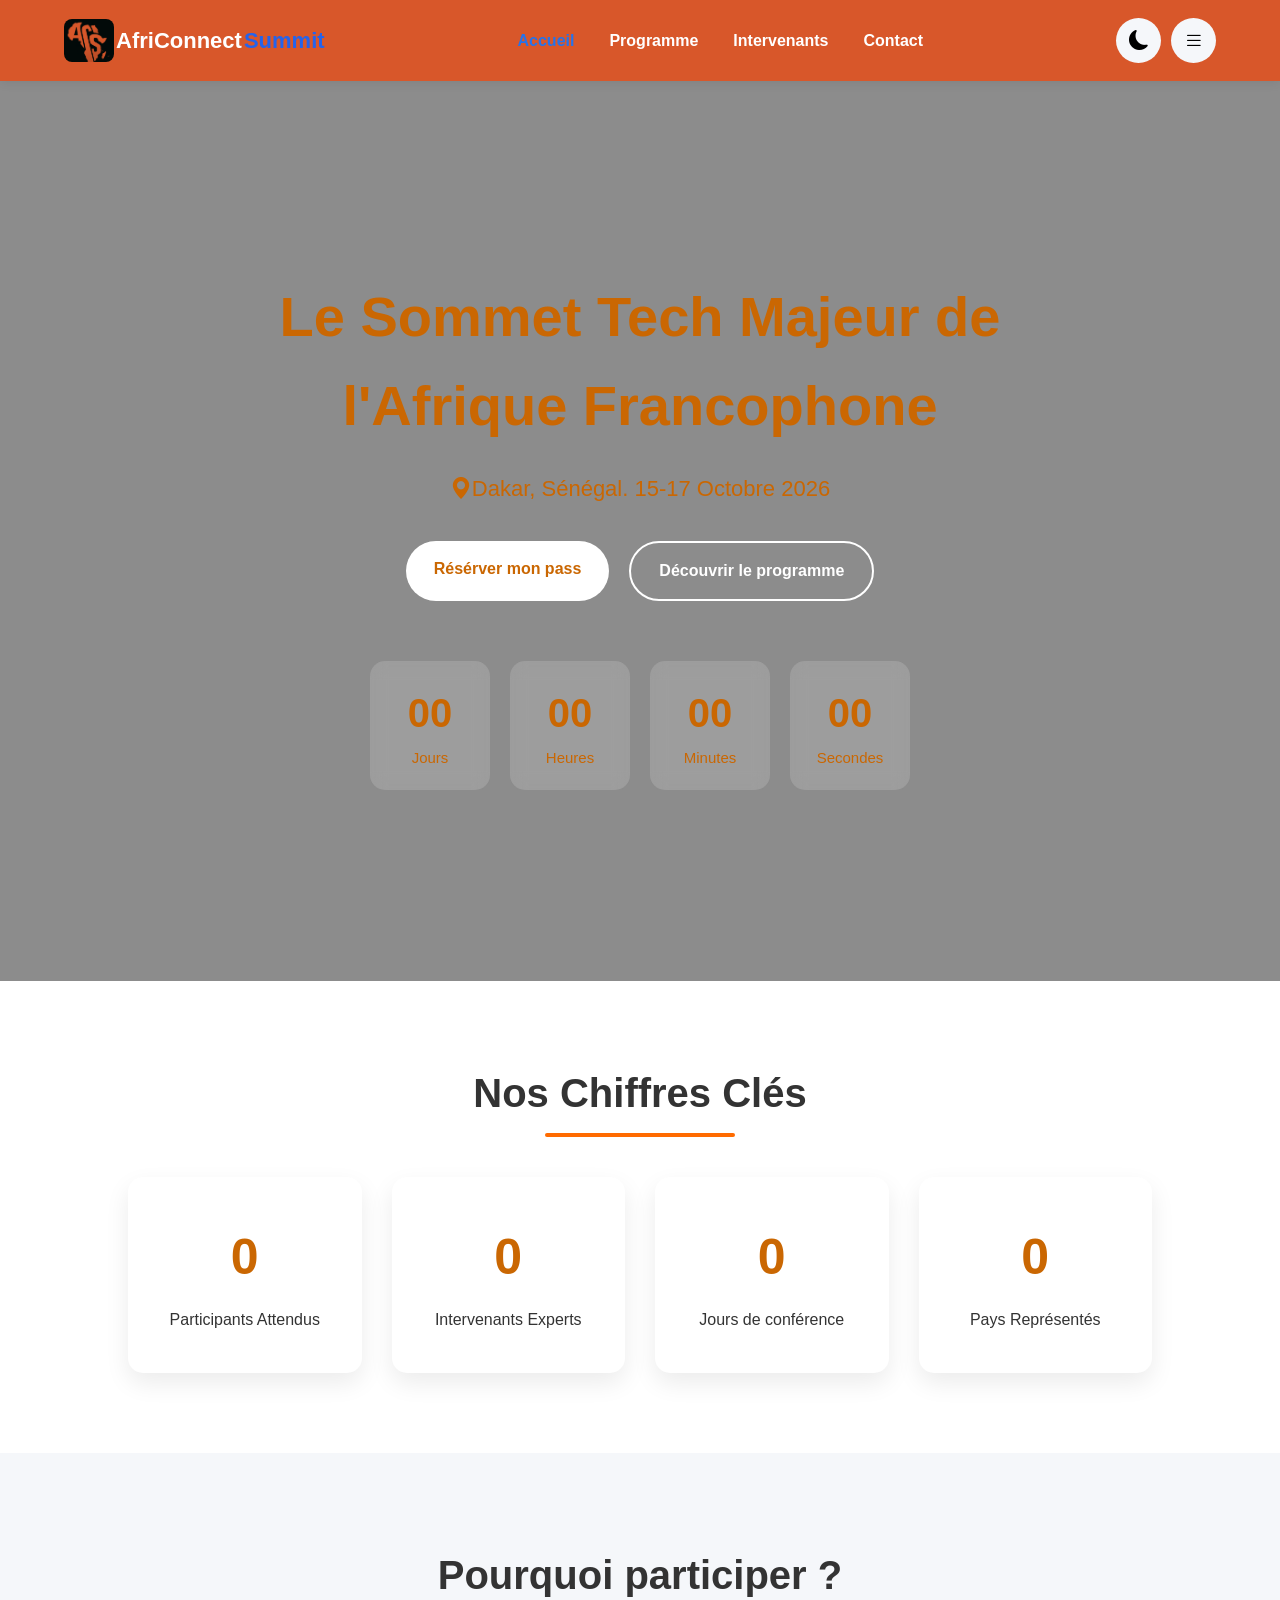
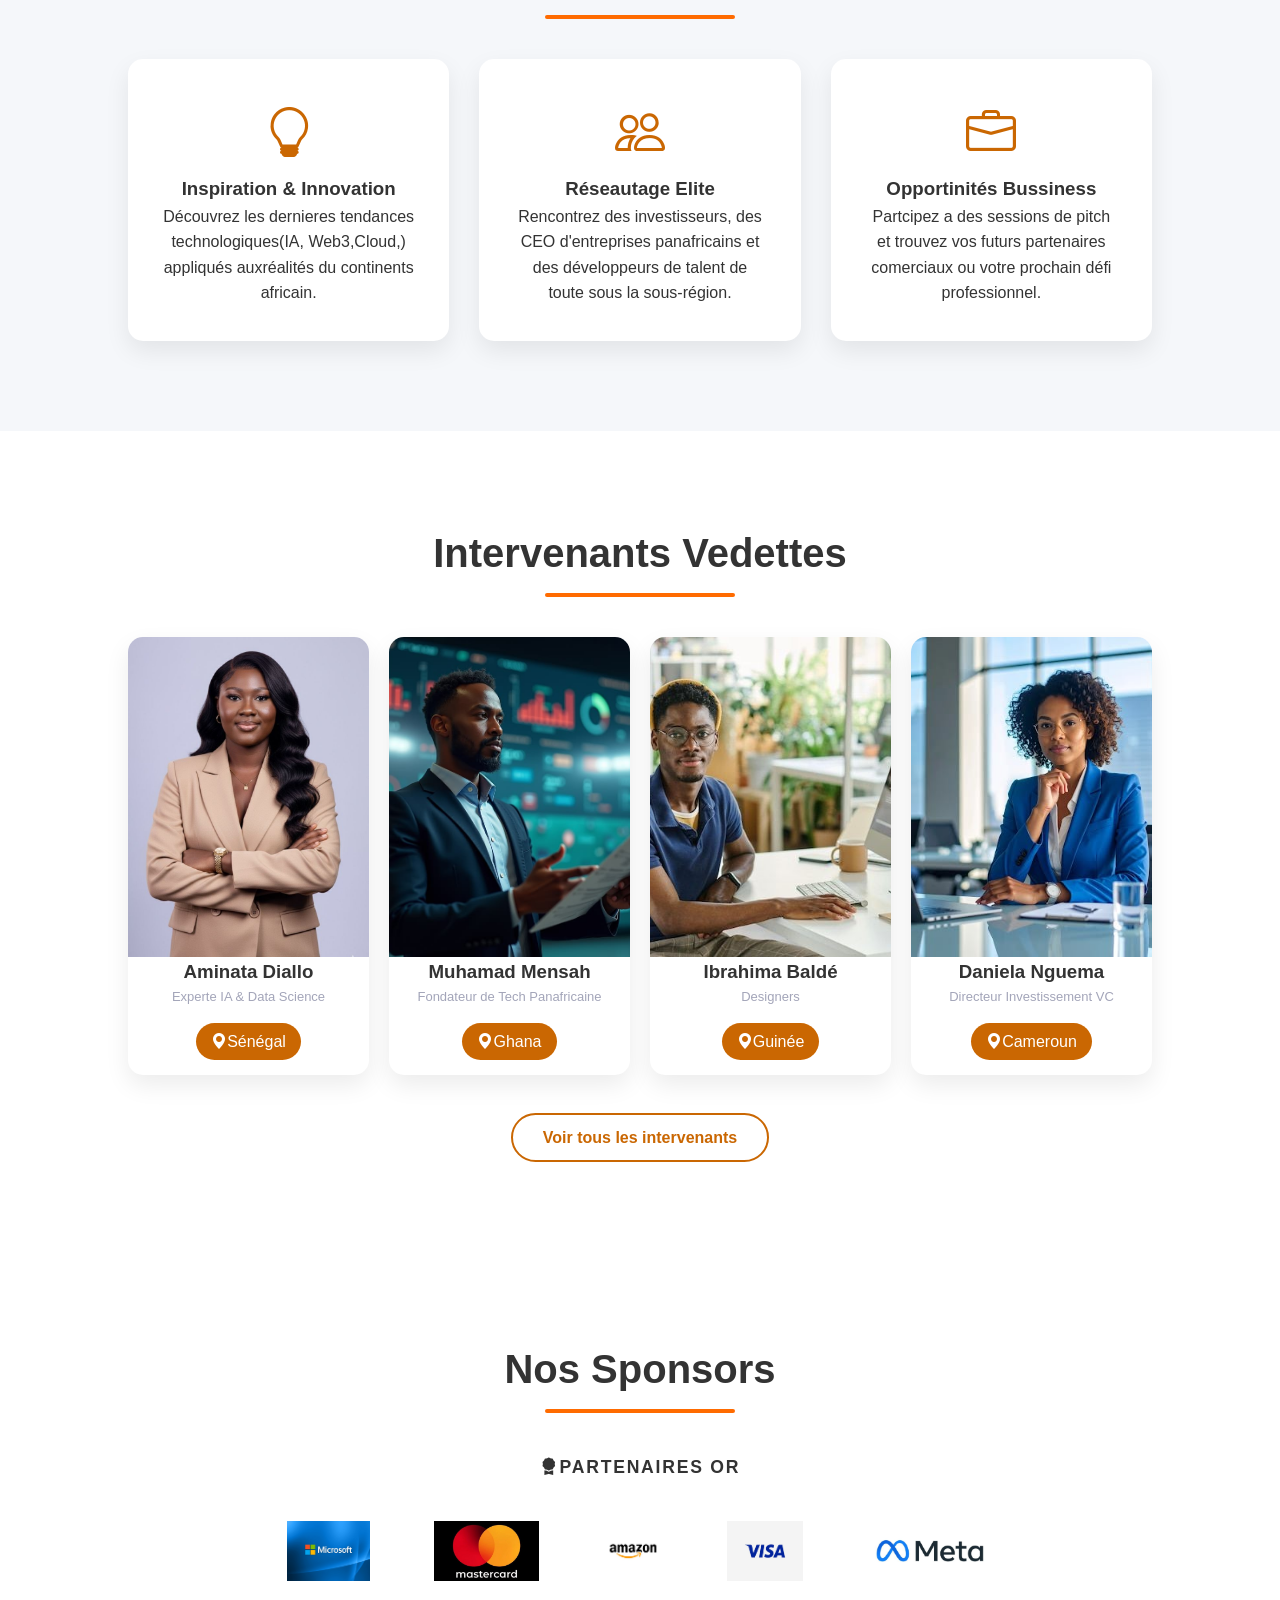
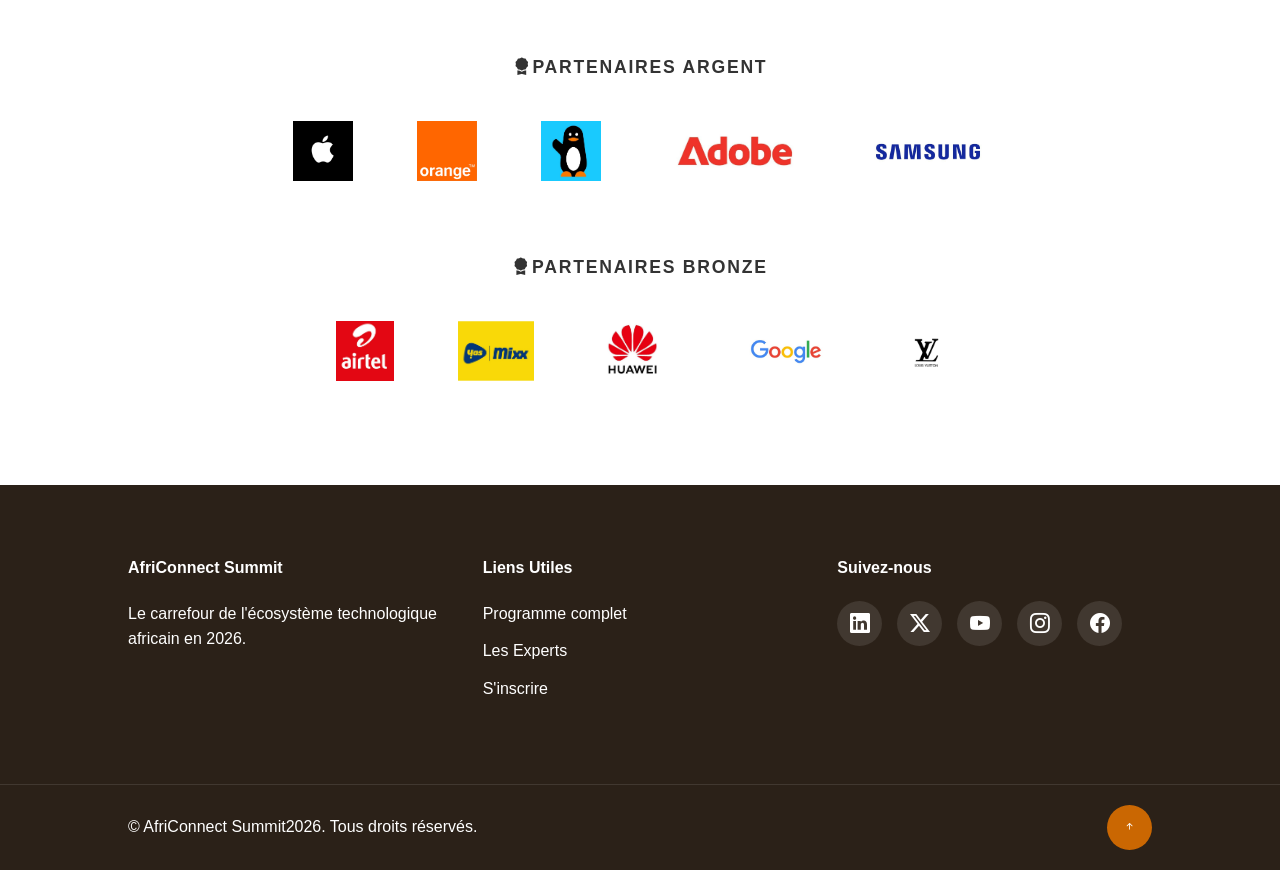
==== commit 764d4d4e: "feat:ajout du dark-mode, navbar dynamique et menu hamburger" ====
--- a/index.html
+++ b/index.html
@@ -15,7 +15,7 @@
     <header class="main-header">
         <nav class="navbar" aria-label="Navigation principale">
             <div class="nav-logo">
-                <a href="index.html"><img src="images/logo1.jpeg" alt="AfriConnect Summit 2026" width="50px">AfriConnect<span>Summit</span></a>
+                <a href="index.html"><img src="images/log.jpeg" alt="AfriConnect Summit 2026" width="50px">AfriConnect<span>Summit</span></a>
             </div>
                 <ul class="nav-links" id="navlinks">
                     <li><a href="index.html" class="active">Accueil</a></li>
@@ -27,7 +27,7 @@
                     <button id="themtoggle" class="btn-theme" aria-label="Changer de theme">
                         <i class="bi bi-moon-fill"></i>
                     </button>
-                    <button id="menuHamburger" class="btn-hamburger" aria-label="Ouvrir le menu" aria-expanded="false">
+                     <button id="menuHamburger" class="btn-hamburger" aria-label="Ouvrir le menu" aria-expanded="false">
                         <i class="bi bi-list"></i>
                     </button>
                 </div>
@@ -64,12 +64,12 @@
                     <small>Minutes</small>
                 </div>
                 <div class="countdown-item">
-                    <span id="secondes">00</span>
+                    <span id="seconds">00</span>
                     <small>Secondes</small>
                 </div>
             </div>
         </section>
-<!-- Chiffres Clés -->
+    <!-- Chiffres Clés -->
         <section class="stats-section scroll-anim">
             <h2 class="section-title">Nos Chiffres Clés</h2>
             <div class="stats-grid">
@@ -112,7 +112,7 @@
             </div>
          </section>
          <!-- SECTION INTERVENANTS VEDETTES -->
-          <section class="speakers-prewiew-section scroll-anim" col-4>
+          <section class="speakers-prewiew-section scroll-anim" col-12>
             <h2 class="section-title">Intervenants Vedettes</h2>
             <div class="speakers-grid">
                 <article class="speaker-card">
--- a/css/style.css
+++ b/css/style.css
@@ -46,7 +46,7 @@
 .main-header{
     position:sticky;
     top:0;
-    background:#fff;
+    background:#d8572a;
     box-shadow:0 2px 10px rgba(0,0,0,.08);
     z-index:1000;
 }
@@ -64,14 +64,14 @@
 .nav-logo a{
     display:flex;
     align-items:center;
-    gap:12px;
-    color:#000;
+    gap:2px;
+    color:#fff;
     font-weight:bold;
     font-size:22px;
 }
 
 .nav-logo span{
-    color:var(--primary);
+    color:#2563eb;
 }
 
 .nav-links{
@@ -81,14 +81,14 @@
 }
 
 .nav-links a{
-    color:#333;
+    color:#fff;
     font-weight:600;
     transition:.3s;
 }
 
 .nav-links a:hover,
 .nav-links .active{
-    color:var(--primary);
+    color:#2573eb;
 }
 
 .nav-actions{
@@ -106,7 +106,12 @@
     cursor:pointer;
     font-size:20px;
 }
-
+.nav-logo img {
+  border-radius: 8px; /* Ou 50% si tu veux un rond parfait */
+  overflow: hidden;
+  mix-blend-mode: multiply;
+  
+}
 /* ============================
    HERO
 ============================ */
@@ -370,6 +375,7 @@
 }
 
 
+
  /* ==========================================================================
    8. SECTION SPONSORS (Centré & Pro - Style Web Summit)
    ========================================================================== */
@@ -1187,3 +1193,208 @@
 }
 
 }
+
+/* H2 section-title */
+/* Style du titre de section */
+.section-title {
+    position: relative;
+    text-align: center;
+    margin-bottom: 2.5rem; 
+    padding-bottom: 12px; 
+}
+
+/* Trait/Soulignement orange élégant centré sous le titre */
+.section-title::after {
+    content: '';
+    position: absolute;
+    bottom: 0;
+    left: 50%;
+    transform: translateX(-50%);
+    width: 190px;           
+    height: 4px;            
+    background-color: var(--accent, #ff6b00); 
+    border-radius: 2px;
+}
+/* js.css */
+/* ==========================
+   DARK MODE COMPLET
+========================== */
+
+.dark-mode{
+    background:#0f172a;
+    color:#f8fafc;
+}
+
+.dark-mode body{
+    background:#0f172a;
+}
+
+/* Header */
+.dark-mode .main-header{
+    background:#111827;
+}
+
+.dark-mode .navbar a{
+    color:#fff;
+}
+
+.dark-mode .btn-theme,
+.dark-mode .btn-hamburger{
+    background:#1f2937;
+    color:#fff;
+}
+
+/* Sections */
+.dark-mode .stats-section,
+.dark-mode .why-section,
+.dark-mode .speakers-prewiew-section,
+.dark-mode .schedule-section,
+.dark-mode .themes-section,
+.dark-mode .filter-section,
+.dark-mode .contact-section,
+.dark-mode .faq-section,
+.dark-mode .map-section{
+    background:#0f172a;
+}
+
+/* Cartes */
+.dark-mode .stat-card,
+.dark-mode .feature-card,
+.dark-mode .speaker-card,
+.dark-mode .speaker-card-item,
+.dark-mode .theme-box,
+.dark-mode .contact-form-wrapper,
+.dark-mode .contact-info-wrapper,
+.dark-mode .faq-item{
+    background:#1e293b;
+    color:#fff;
+}
+
+/* Titres et textes */
+.dark-mode h1,
+.dark-mode h2,
+.dark-mode h3,
+.dark-mode h4,
+.dark-mode h5,
+.dark-mode h6,
+.dark-mode p,
+.dark-mode span,
+.dark-mode small,
+.dark-mode label,
+.dark-mode li{
+    color:#fff;
+}
+
+/* Hero interne */
+.dark-mode .internal-hero{
+    background:linear-gradient(135deg,#0f172a,#1e293b);
+}
+
+/* Tableau Programme */
+.dark-mode .schedule-table{
+    background:#1e293b;
+    color:#fff;
+}
+
+.dark-mode .schedule-table thead{
+    background:#ca6702;
+}
+
+.dark-mode .schedule-table tbody tr:nth-child(even){
+    background:#263548;
+}
+
+.dark-mode .schedule-table tbody tr:hover{
+    background:#374151;
+}
+
+/* Formulaire */
+.dark-mode .form-control{
+    background:#334155;
+    color:#fff;
+    border:1px solid #475569;
+}
+
+.dark-mode .form-control::placeholder{
+    color:#cbd5e1;
+}
+
+.dark-mode select{
+    background:#334155;
+    color:#fff;
+}
+.dark-mode .contact-info-wrapper p,
+.dark-mode .contact-info-wrapper span,
+.dark-mode .contact-info-wrapper h4,
+.dark-mode .contact-info-wrapper a {
+    color: #0f172a !important;
+}
+
+body.dark-mode .info-desc,
+body.dark-mode p.info-desc {
+    color: #ffffff !important;
+    
+}
+
+/* FAQ */
+.dark-mode .faq-header{
+    color:#fff;
+}
+
+
+.dark-mode .faq-content{
+    background:#1e293b;
+    color:#fff;
+}
+
+/* Footer */
+.dark-mode .main-footer{
+    background:#020617;
+}
+
+/* Boutons */
+.dark-mode .btn-primary{
+    background:#ca6702;
+    color:#fff;
+}
+
+.dark-mode .btn-secondary{
+    border-color:#fff;
+    color:#ca6702;
+}
+
+.dark-mode .btn-outline{
+    border-color:#ca6702;
+    color:#ca6702;
+}
+
+.dark-mode .btn-outline:hover{
+    background:#ca6702;
+    color:#fff;
+}
+/* navbar dynamique */
+.main-header.scrolled{
+    background:#dc2626;
+    box-shadow:0 10px 20px rgba(0,0,0,.15);
+}
+/* Menu hamburger */
+/* Mobile */
+@media (max-width: 768px) {
+
+    .nav-links {
+        display: none;
+        flex-direction: column;
+        position: absolute;
+        top: 70px;
+        right: 20px;
+        width: 220px;
+        background: #1f2937;
+        border-radius: 10px;
+        padding: 15px;
+    }
+
+    .nav-links.active {
+        display: flex;
+    }
+}
+
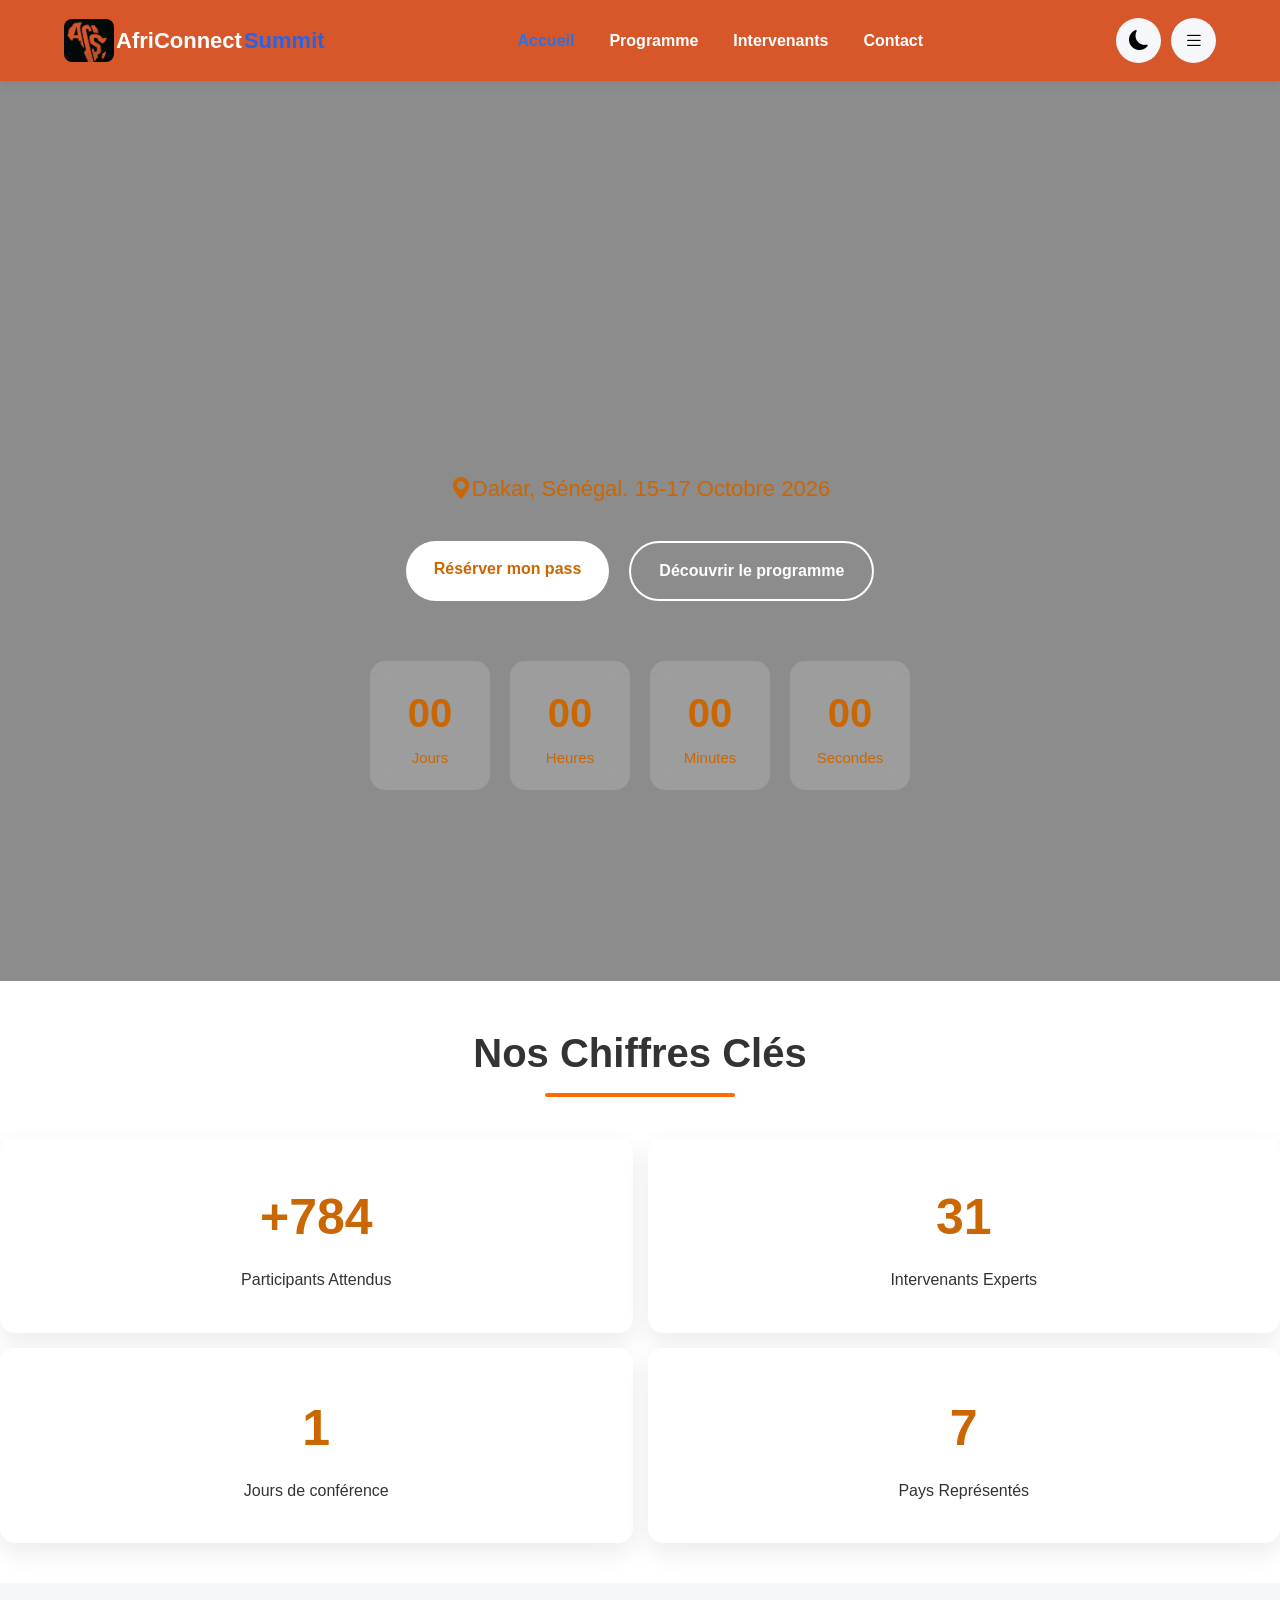
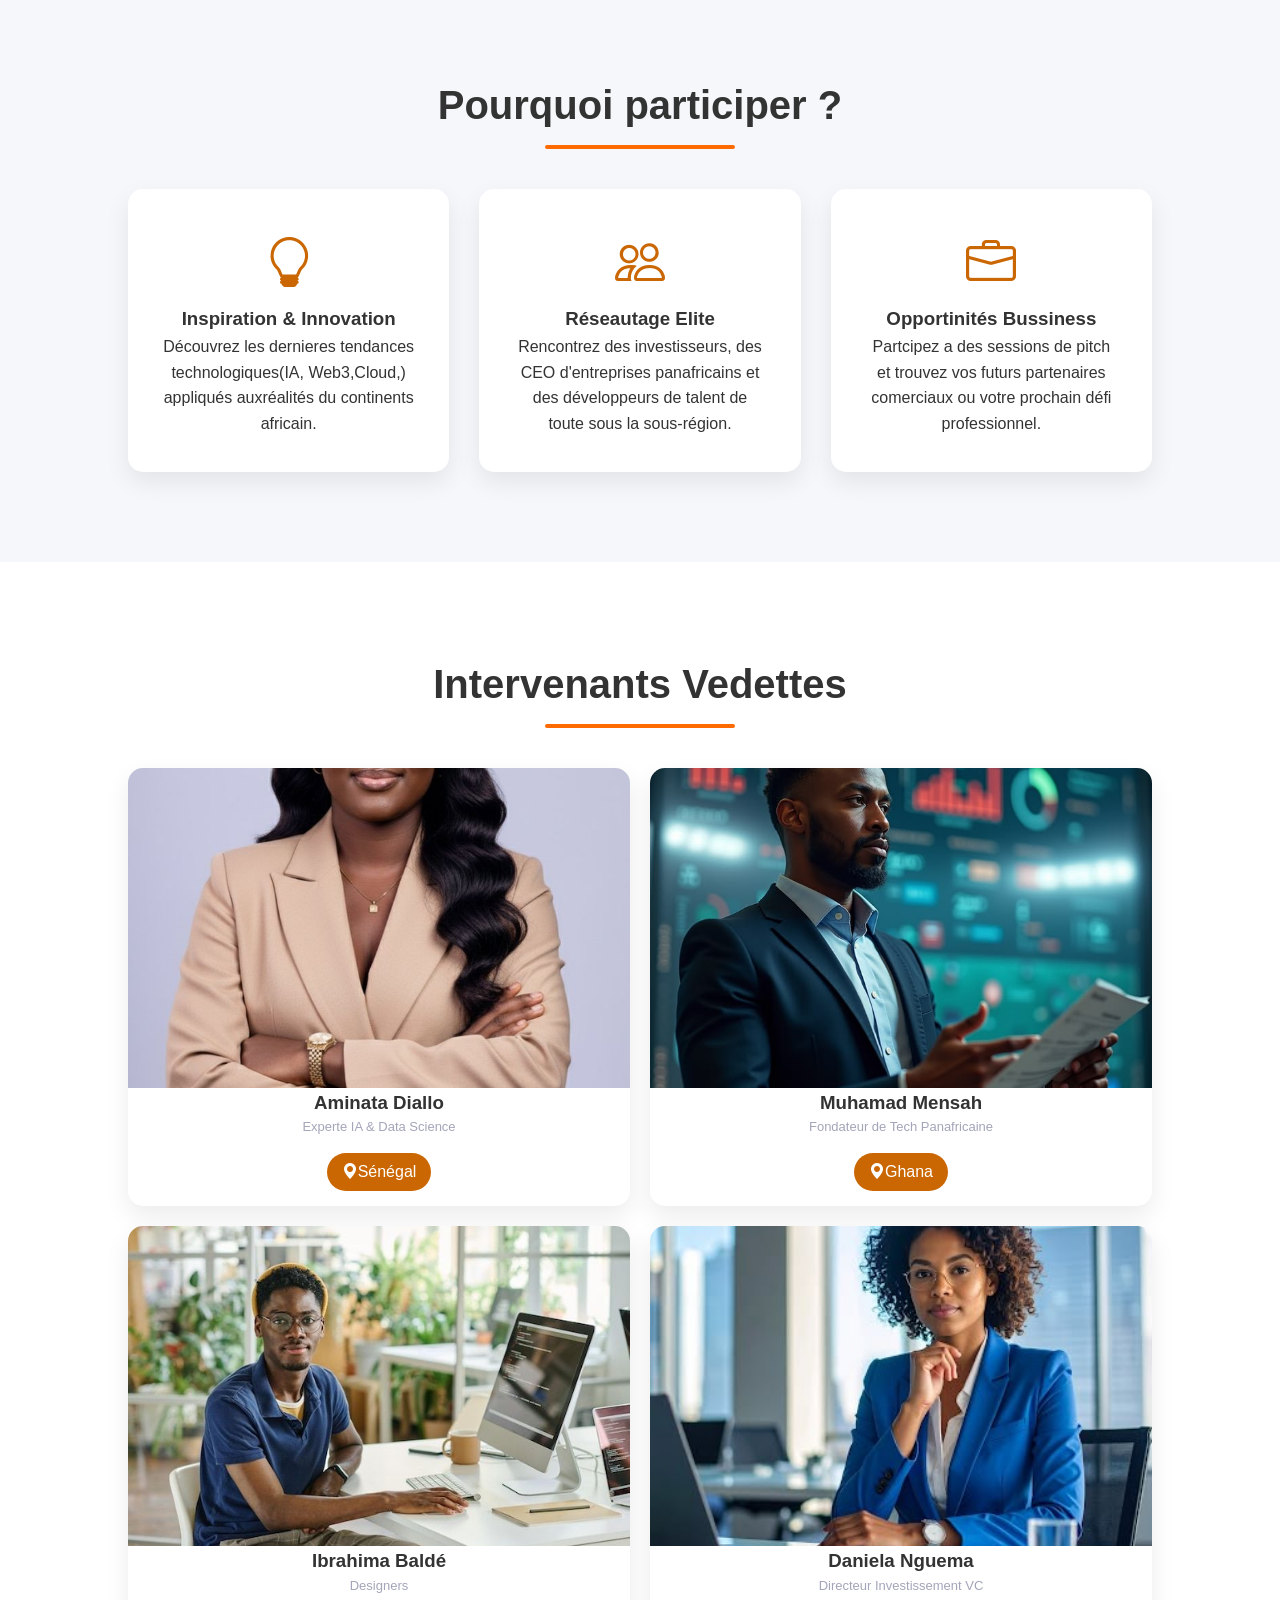
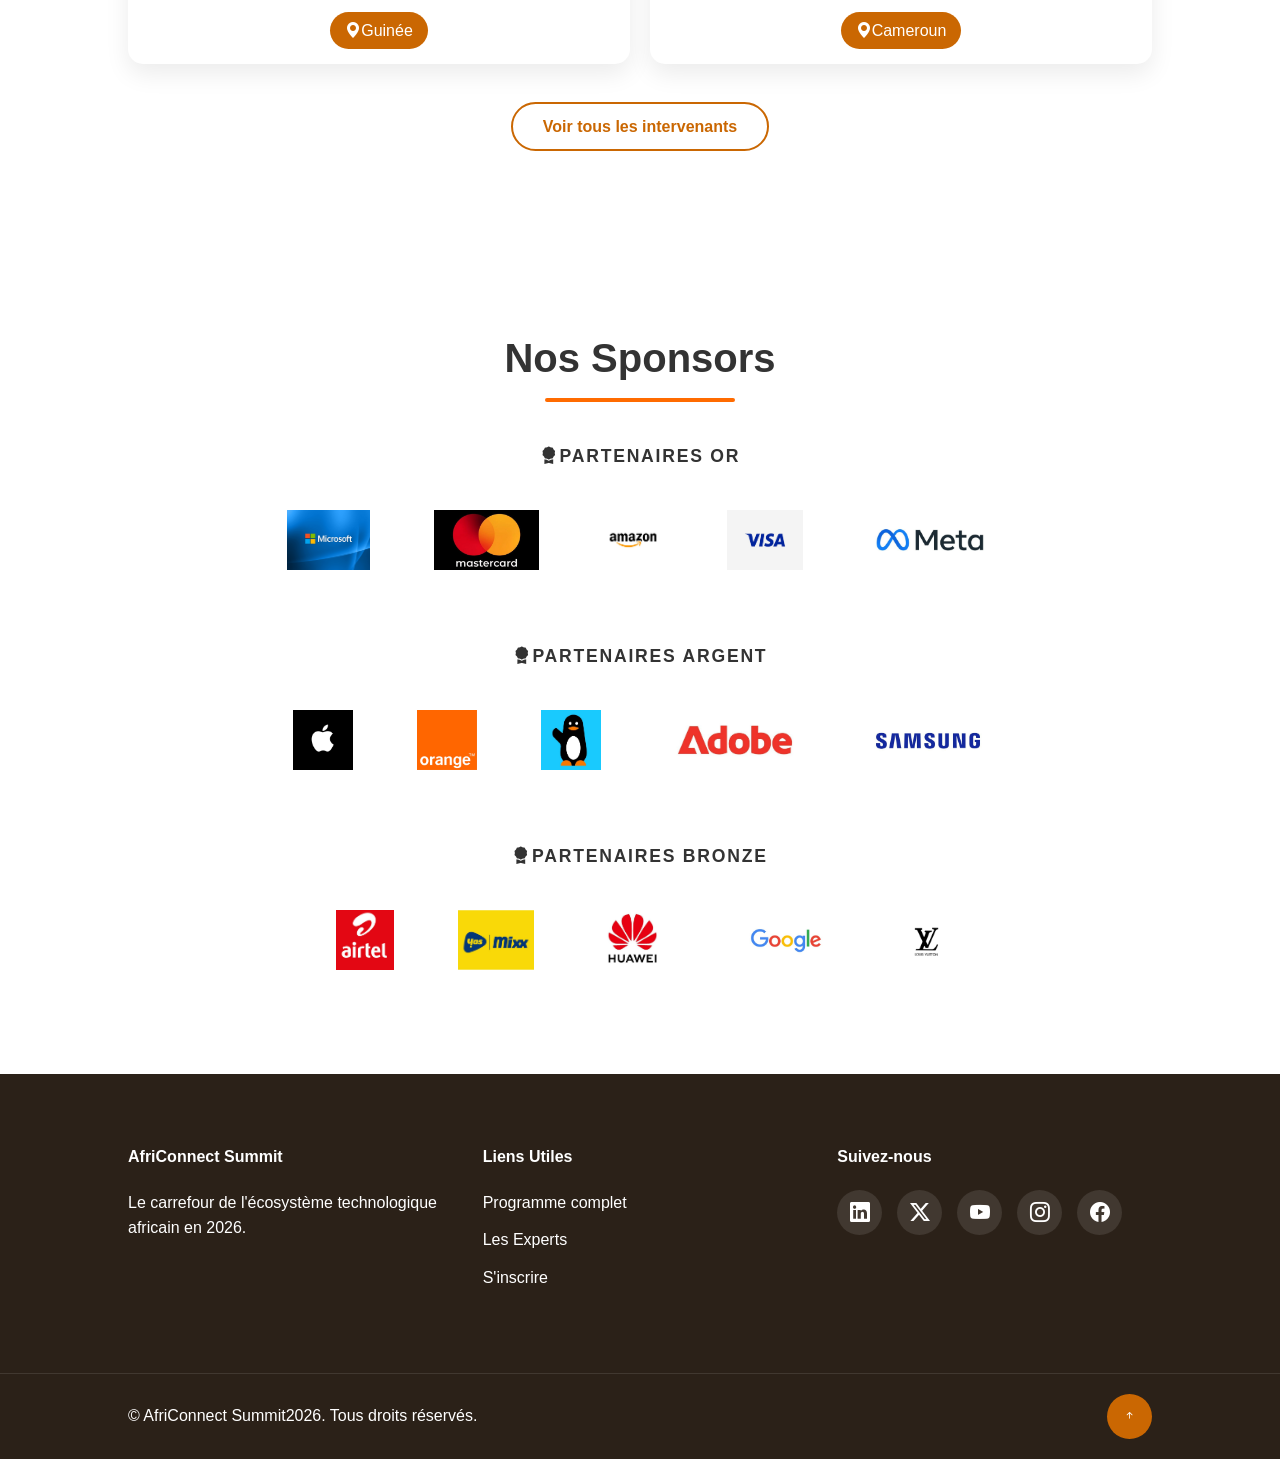
==== commit f0b63c08: "ajout du js :la Filtrage dynamique des intervenants et . Validation de formulaire" ====
--- a/index.html
+++ b/index.html
@@ -78,7 +78,7 @@
                     <P class="stat-label">Participants Attendus</P>
                 </div>
                 <div class="stat-card">
-                    <span class="stat-number" data-target=" 48">0</span>
+                    <span class="stat-number" data-target="48">0</span>
                     <P class="stat-label">Intervenants Experts</P>
                 </div>
                 <div class="stat-card">
@@ -92,7 +92,7 @@
             </div>
         </section>
         <!-- SECTION « POURQUOI PARTICIPER » -->
-         <section class="why-section scroll-anim">
+         <section class="why-section scroll-anim fade-in">
             <h2 class="section-title">Pourquoi participer ?</h2>
             <div class="features-flex">
                 <div class="feature-card">
@@ -112,7 +112,7 @@
             </div>
          </section>
          <!-- SECTION INTERVENANTS VEDETTES -->
-          <section class="speakers-prewiew-section scroll-anim" col-12>
+          <section class="speakers-prewiew-section scroll-anim slide-in" col-12>
             <h2 class="section-title">Intervenants Vedettes</h2>
             <div class="speakers-grid">
                 <article class="speaker-card">
@@ -153,7 +153,7 @@
             </div>
           </section>
           <!-- SECTION SPONSORS -->
-          <section class="sponsors-section scroll-anim">
+          <section class="sponsors-section scroll-anim zoom-in">
             <h2 class="section-title">Nos Sponsors</h2>
             
             <div class="sponsors-category gold">
--- a/css/style.css
+++ b/css/style.css
@@ -248,13 +248,17 @@
 ============================ */
 
 .stats-section{
-    padding:80px 10%;
+    padding:40px 20%;
+    padding-left: 0;
+    padding-right: 0;
 }
 
 .stats-grid{
     display:grid;
-    grid-template-columns:repeat(4,1fr);
-    gap:30px;
+    grid-template-columns:repeat(2,1fr);
+    gap:15px;
+    margin: 0;
+    width: 100%;
 }
 
 .stat-card{
@@ -332,7 +336,7 @@
 
 .speakers-grid{
     display:grid;
-    grid-template-columns:repeat(4,1fr);
+    grid-template-columns:repeat(2,1fr);
     gap:20px;
 }
 
@@ -688,19 +692,21 @@
 =========================== */
 
 .themes-section{
-    padding:80px 8%;
+    padding:15px 10px;
+    padding-left: 0;
+    padding-right: 0;
 }
 
 .themes-grid{
     display:grid;
-    grid-template-columns:repeat(4,1fr);
+    grid-template-columns:repeat(2,1fr);
     gap:20px;
     margin-top:50px;
 }
 
 .theme-box{
     background:#136f63;
-    padding:35px;
+    padding:15px 12px;
     text-align:center;
     border-radius:15px;
     box-shadow:0 10px 25px rgba(0,0,0,.08);
@@ -724,7 +730,14 @@
 
 .theme-box p{
     color:#fff;
-    line-height:1.7;
+    line-height:1.3;
+    margin-top: 8px;
+}
+.theme-box img,
+.theme-box i {
+    width: 32px;
+    height: 32px;
+    margin-bottom: 8px;
 }
 
 /* ===========================
@@ -1374,7 +1387,7 @@
 }
 /* navbar dynamique */
 .main-header.scrolled{
-    background:#dc2626;
+    background:greenyellow;
     box-shadow:0 10px 20px rgba(0,0,0,.15);
 }
 /* Menu hamburger */
@@ -1398,3 +1411,89 @@
     }
 }
 
+/* css anim-scroll */
+
+.scroll-anim{
+    opacity:0;
+    transform:translateY(60px);
+    transition:all .8s ease;
+}
+
+/* Quand l'élément apparaît */
+
+.scroll-anim.show{
+    opacity:1;
+    transform:translateY(0);
+}
+
+/* Fade */
+
+.fade-in-target{
+    opacity:0;
+    transition:opacity 1s ease;
+}
+
+.fade-in-target.show{
+    opacity:1;
+}
+
+/* Slide */
+
+.slide-in{
+    opacity:0;
+    transform:translateX(-80px);
+    transition:all .8s ease;
+}
+
+.slide-in.show{
+    opacity:1;
+    transform:translateX(0);
+}
+
+/* Zoom */
+
+.zoom-in{
+    opacity:0;
+    transform:scale(.7);
+    transition:all .8s ease;
+}
+
+.zoom-in.show{
+    opacity:1;
+    transform:scale(1);
+}
+
+/* css onglets programme */
+.tab-panel{
+    display:none;
+}
+
+.tab-panel.active{
+    display:block;
+}
+
+.tab-btn.active{
+    background:#fb8500;
+    color:#fff;
+}
+/* css formulaire */
+.form-control.error {
+    border: 2px solid red;
+}
+
+.error-text {
+    color: red;
+    font-size: 14px;
+    display: block;
+    margin-top: 5px;
+}
+
+.alert-success {
+    color: green;
+    padding: 15px;
+    margin-bottom: 20px;
+    border-radius: 8px;
+    background-color: #d4edda;
+}
+
+
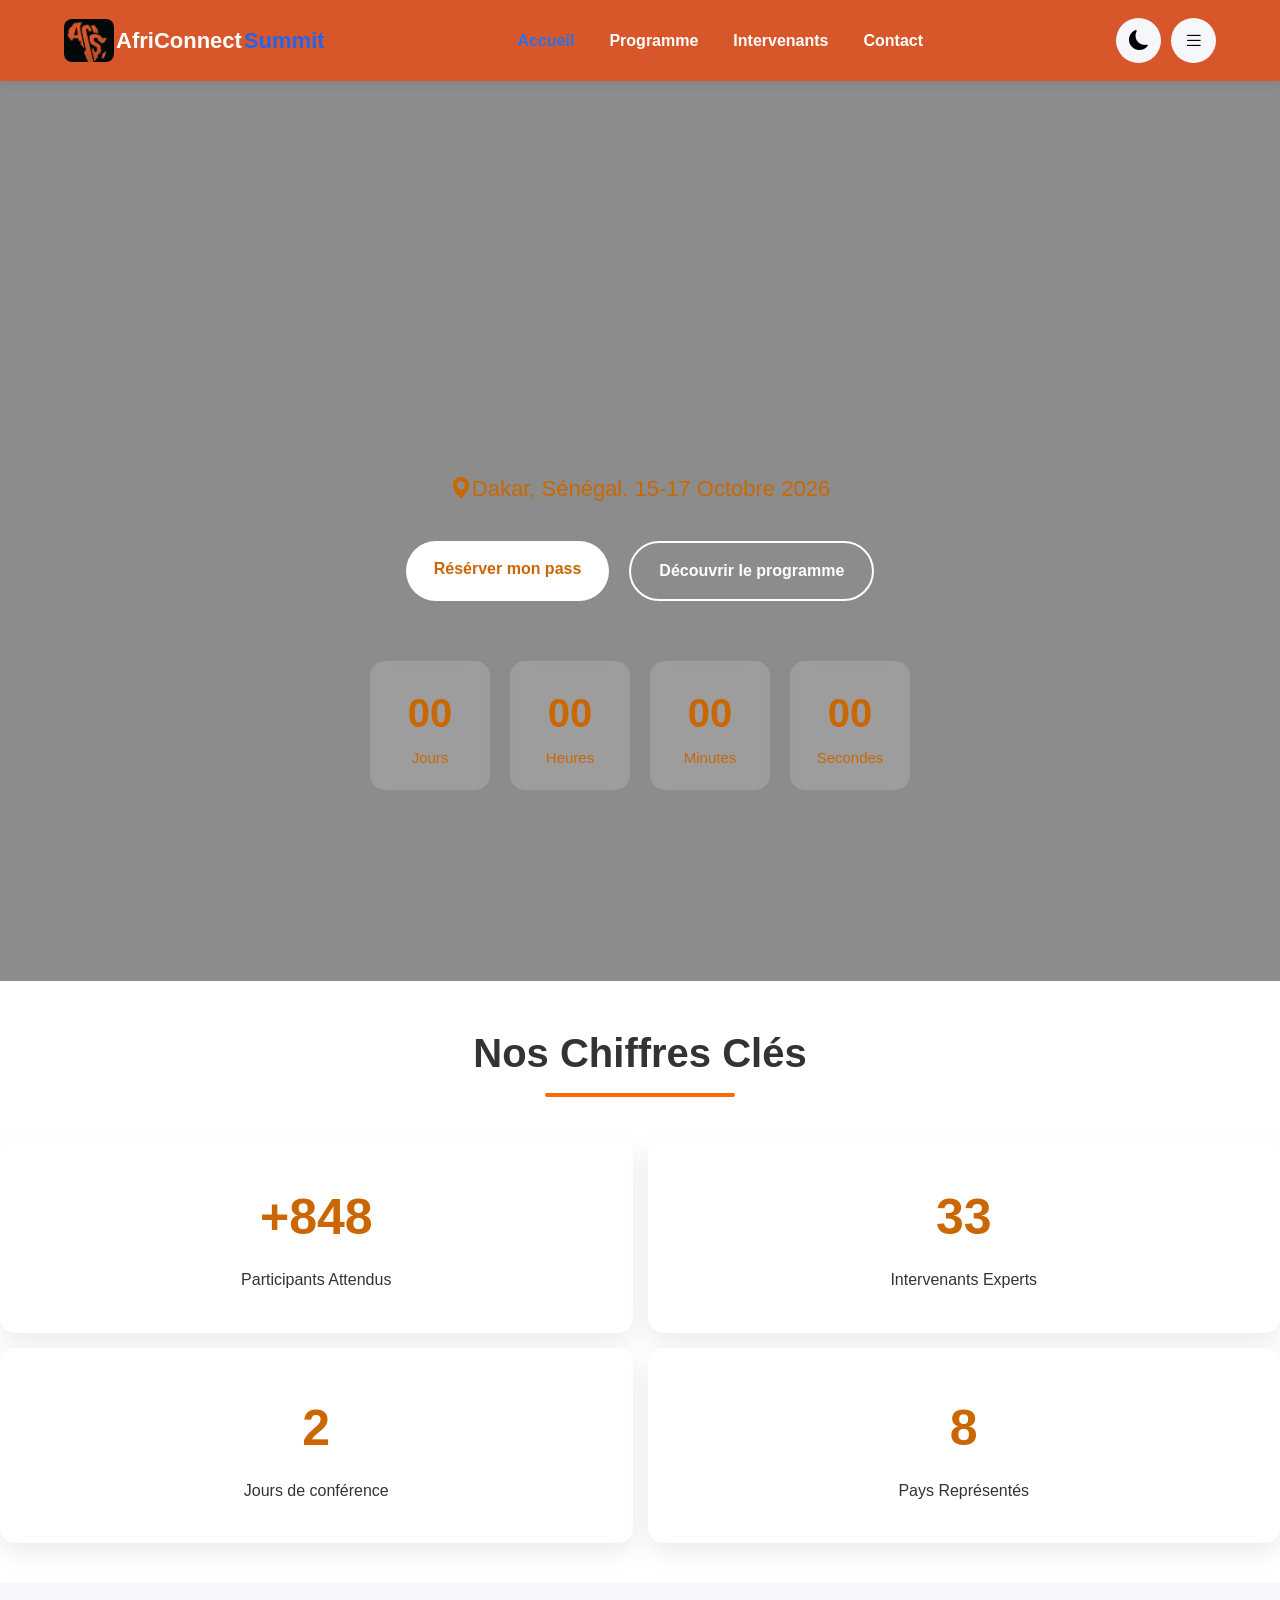
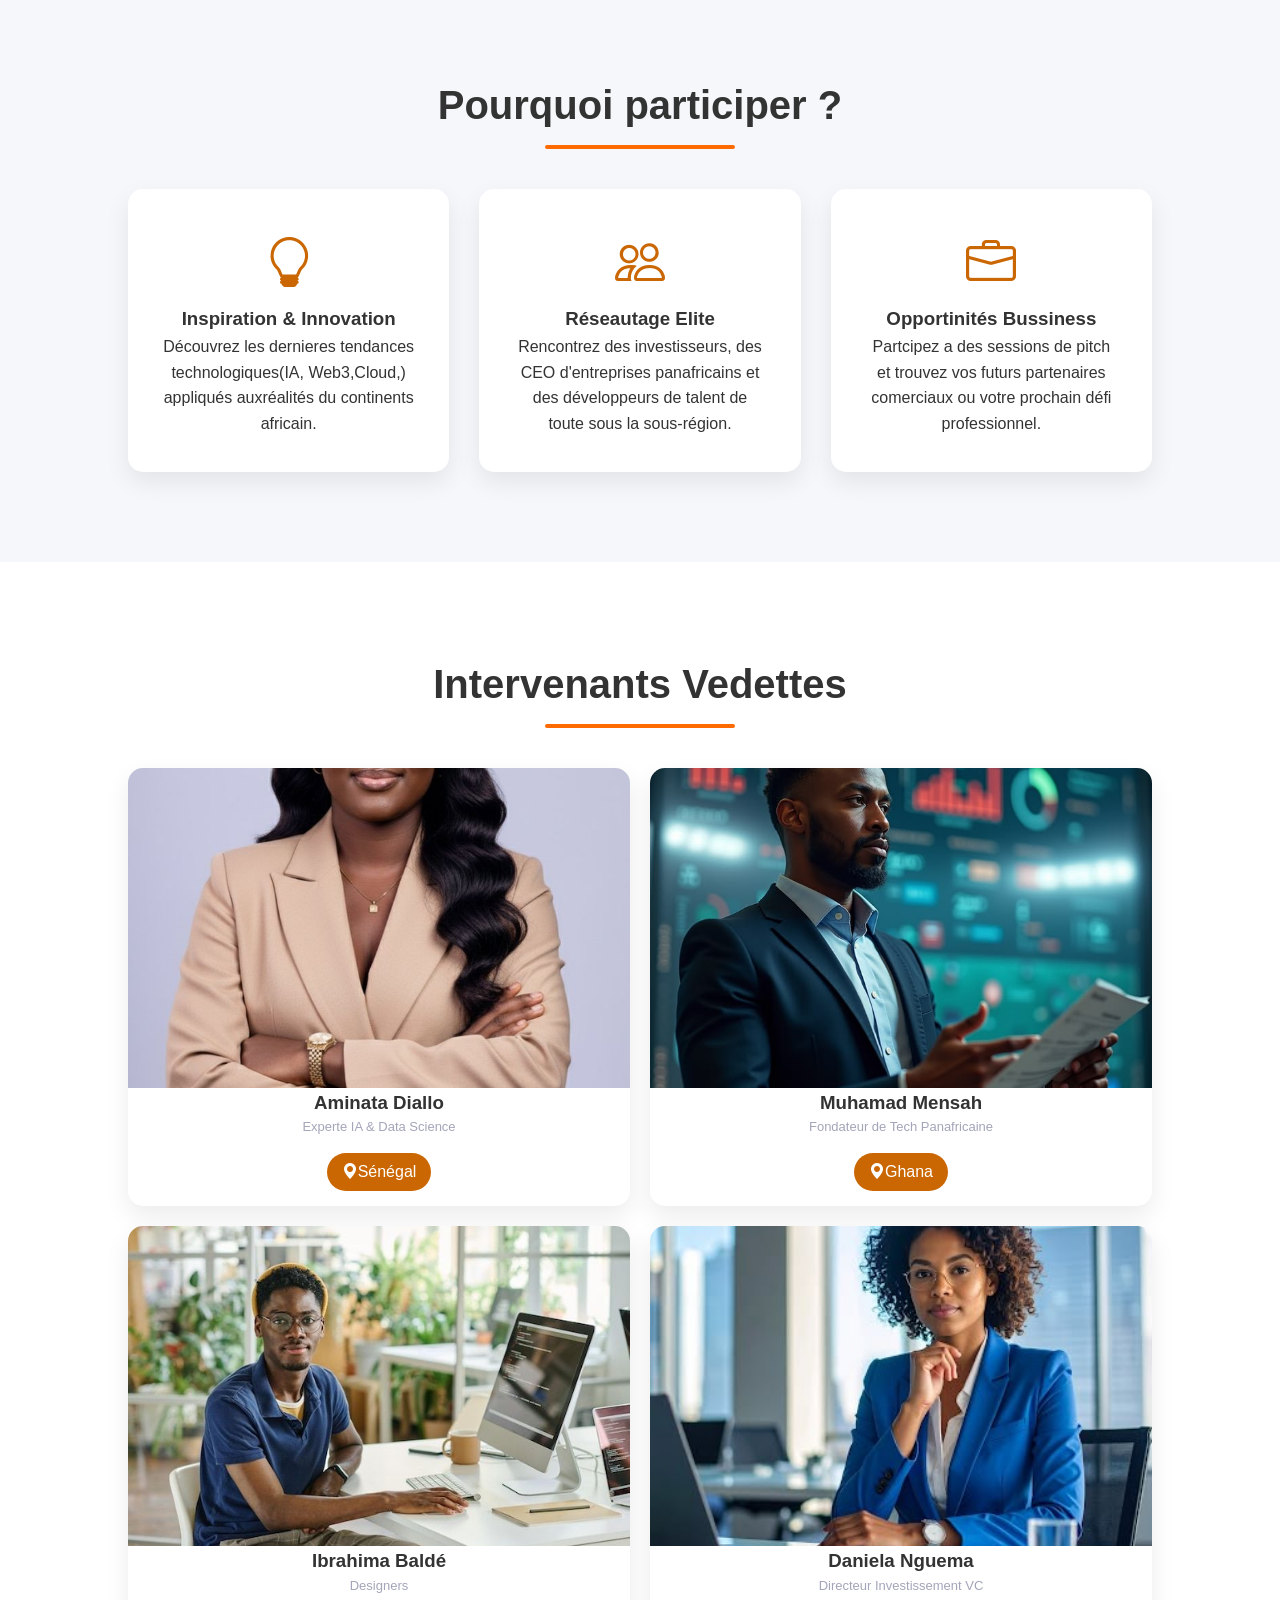
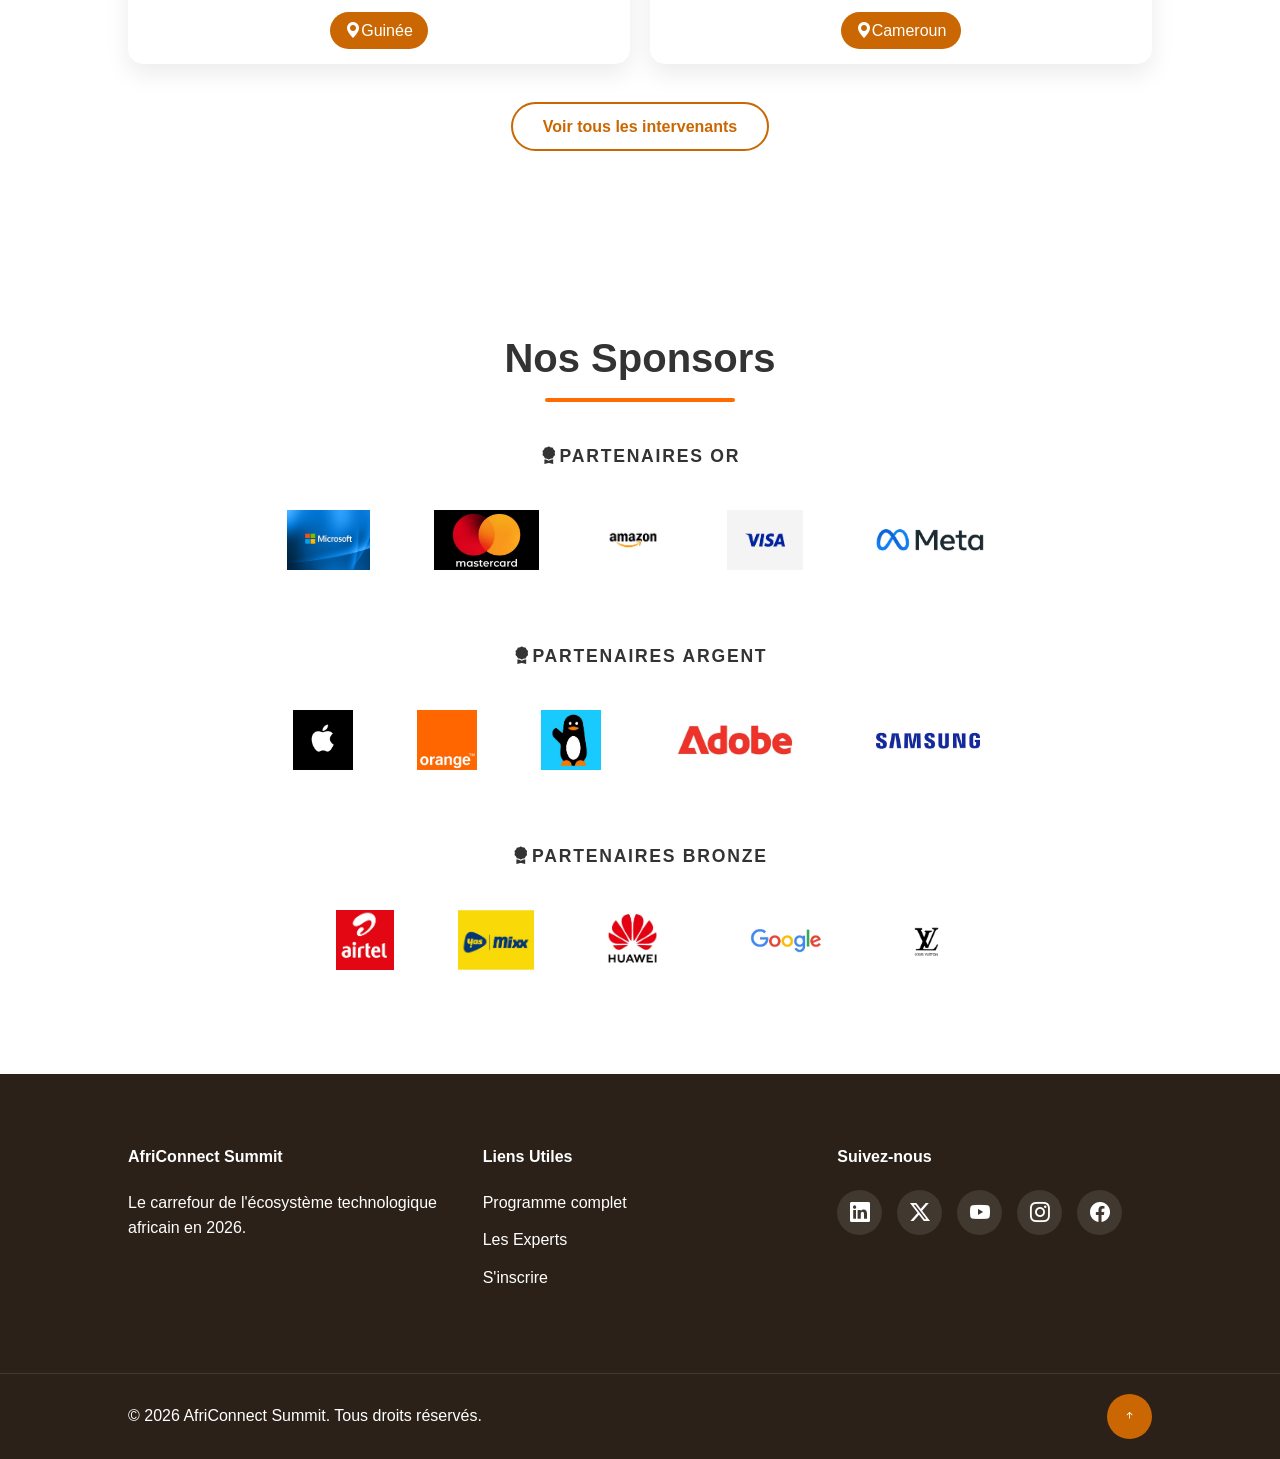
==== commit 2cc34c35: "ajout du js : du  Bouton retour en haut et de la  Année dynamique dans le footer" ====
--- a/index.html
+++ b/index.html
@@ -218,7 +218,7 @@
         </div>
         
         <div class="footer-bottom">
-            <p>&copy; <span id="currentYear"></span> AfriConnect Summit2026. Tous droits réservés.</p>
+            <p>&copy; <span id="currentYear"></span> AfriConnect Summit. Tous droits réservés.</p>
             <button id="backToTop" class="btn-back-to-top" aria-label="Retour en haut de page">
                 <i class="bi bi-arrow-up-short"></i>
             </button>
--- a/css/style.css
+++ b/css/style.css
@@ -1497,3 +1497,4 @@
 }
 
 
+
